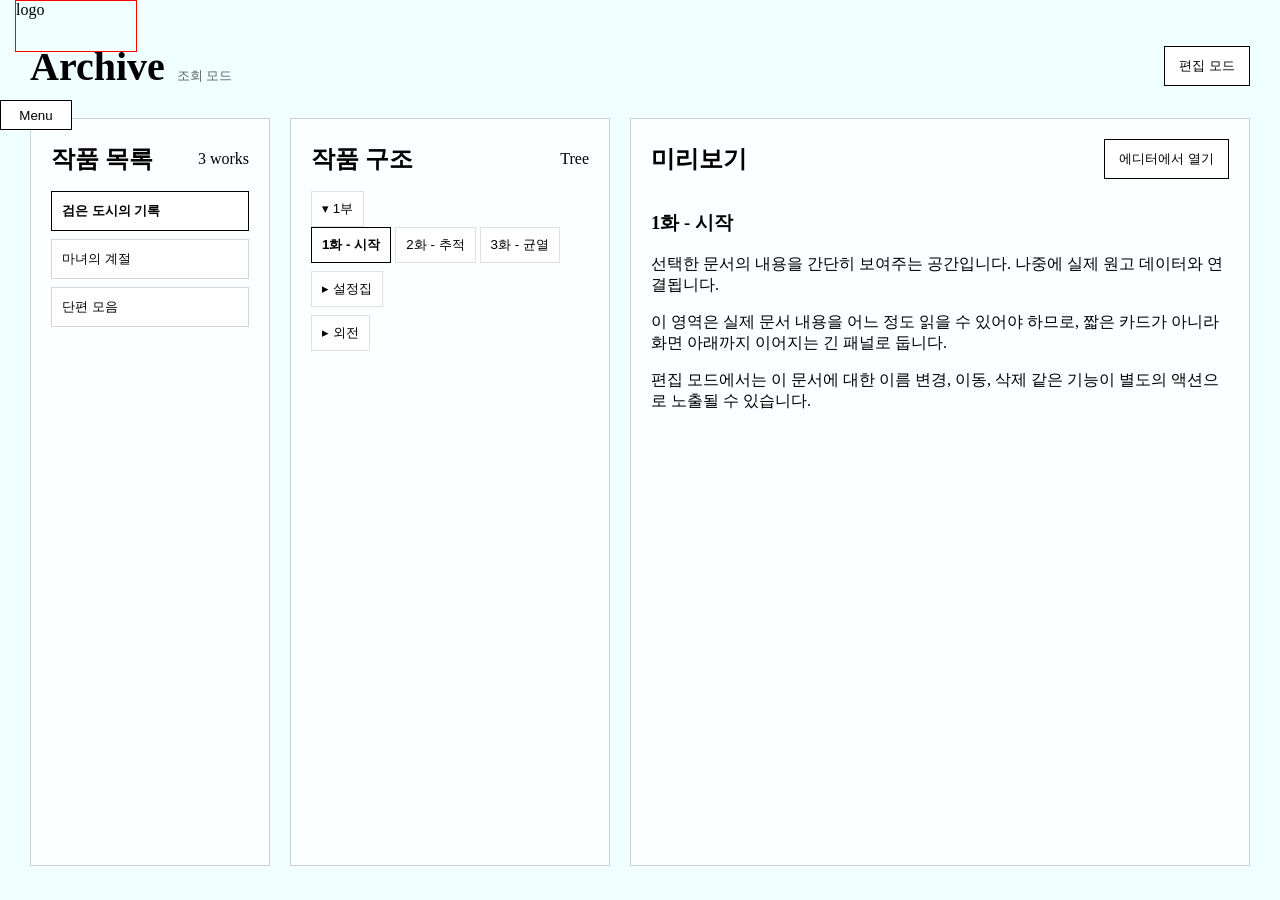
==== frontend/index.html @ bb7f6a3d "archieve 목업" ====
<!DOCTYPE html>
<html>

<head>
    <link rel="stylesheet" href="./css/common.css"/>
</head>

<body class="public-page">
<div class="app-layout sidebar-closed">
    <div class="logo">logo</div>
    
    <aside class="sidebar ">
        <div class="logo">logo</div>
        <button class="sidebar-bookmark" id="sidebarBookmark" type="button">
            Menu
        </button>
        <div class="menu_label">Menu</div>
        <menu class="sidebar-menu">
            <button type="button" class="menu-item active" data-page="archive">Archive</button>
            <button type="button" class="menu-item" data-page="classroom">Class room</button>
            <button type="button" class="menu-item" data-page="statistics">Statistics</button>
        </menu>
        <div class="menu_label">shortcut</div>
        <div class="shortcut">
            <div></div>
            <div></div>
            <div></div>
        </div> 
        <div class="profile">
            <div class="preference"></div>
            <div class="setting"></div>
        </div>
    </aside>

<!-- 메인 컨텐츠 비회원은 그냥 소개템플릿, 회원은 대쉬보드. -->
<main class="page-content" id="pageContent">
</main>

</div>
<script type="text/javascript" src="./js/main.js"></script>
</body>
</html>
---- frontend/css/common.css ----
:root {
    --logo-width: 120px;
    --logo-height: 50px;
    --sidebar-width: 150px;
    --bookmark-width: 72px;

    --page-bg: #f5f5f5;
}

body {
    margin: 0;
    min-height: 100vh;
    background: var(--page-bg);
}

.logo {
    position: absolute;
    margin-inline: 15px;
    padding-inline: auto;
    width: var(--logo-width);
    height: var(--logo-height);
    border: red 1px solid;
}


/* 사이드바는 fixed로 고정. */
.sidebar {
    position: fixed;
    top:0;
    left: 0;
    height: 100vh;
    z-index: 100;
    
    width: var(--sidebar-width);
    height: 100vh;
    box-sizing: border-box;
    transition: transform 0.28s ease;
    
    background-color: black;
    color: white;
}

.sidebar > .logo {
    position: static;
}

.menu_label {
    margin-inline: 10px;
}

.sidebar-menu {
    display: flex;
    flex-direction: column;
    gap: 8px;
    padding: 0 12px;
    margin: 16px 0;
}

.menu-item {
    width: 100%;
    padding: 10px 12px;
    border: 1px solid rgba(255, 255, 255, 0.25);
    background: transparent;
    color: white;
    text-align: left;
    cursor: pointer;
}

.menu-item.active {
    background: rgba(255, 255, 255, 0.18);
}



/* 닫힘 상태: 본체는 화면 밖으로 밀고, 탭만 남김 */
.sidebar-closed .sidebar {
  transform: translateX(calc(-1 * var(--sidebar-width)));
}

/* 열림 상태 */
.sidebar-open .sidebar {
    transform: translateX(0);
}


.sidebar-bookmark {
    position: absolute;
    top: 100px;
    right: calc(-1 * var(--bookmark-width));

    width: var(--bookmark-width);
    height: 30px;

    border: black 1px solid;
    background: white;
    cursor: pointer;

    z-index: 99;
}



.page-content {
    min-height: 100vh;
    padding: 30px;
    box-sizing: border-box;
    background-color: azure;
}




/* ---------------------------------------- */


.page-section {
    max-width: 1280px;
    margin: 0 auto;
}

.page-header {
    min-height: 120px;
    display: flex;
    align-items: center;
    justify-content: space-between;
    gap: 24px;
    margin-bottom: 24px;
}

.page-kicker {
    margin: 0 0 8px;
    font-size: 13px;
    opacity: 0.65;
}

.page-header h1 {
    margin: 0;
    font-size: 40px;
}

.page-description {
    margin: 10px 0 0;
    opacity: 0.75;
}

.panel {
    padding: 20px;
    border: 1px solid rgba(0, 0, 0, 0.18);
    background: rgba(255, 255, 255, 0.75);
    box-sizing: border-box;
}
.archive-page {
    min-height: calc(100vh - 64px);
    display: flex;
    flex-direction: column;
}

.archive-page-header {
    min-height: 72px;
    margin-bottom: 16px;
}

.archive-title-row {
    display: flex;
    align-items: baseline;
    gap: 12px;
}

.archive-title-row h1 {
    margin: 0;
    font-size: 40px;
}

.mode-label {
    font-size: 13px;
    opacity: 0.6;
}

.mode-toggle-btn {
    padding: 10px 14px;
    border: 1px solid black;
    background: white;
    color: black;
    cursor: pointer;
}

.archive-page.is-editing .mode-toggle-btn {
    background: black;
    color: white;
}

.archive-page.is-editing .mode-label {
    opacity: 1;
    font-weight: 700;
}

.archive-workspace {
    flex: 1;
    min-height: 0;

    display: grid;
    grid-template-columns: 240px 320px minmax(0, 1fr);
    gap: 20px;
}

.archive-workspace .panel {
    height: 100%;
    min-height: 0;

    display: flex;
    flex-direction: column;
}

.panel-header {
    min-height: 40px;
    margin-bottom: 12px;

    display: flex;
    align-items: center;
    justify-content: space-between;
    gap: 12px;
}

.panel-header h2 {
    margin: 0;
}

.mock-list,
.tree-box,
.preview-document {
    flex: 1;
    min-height: 0;
    overflow-y: auto;
}

.section-actions {
    min-height: 44px;
    padding-top: 12px;
    margin-top: 12px;
    border-top: 1px solid rgba(0, 0, 0, 0.15);

    display: flex;
    flex-wrap: wrap;
    gap: 8px;
}

.edit-only {
    display: none;
}

.archive-page.is-editing .edit-only {
    display: flex;
}

.editor-layout {
    display: grid;
    grid-template-columns: 220px 1fr 260px;
    gap: 20px;
    min-height: 620px;
}

.card-grid {
    display: grid;
    grid-template-columns: repeat(3, 1fr);
    gap: 20px;
}

.mock-list {
    display: flex;
    flex-direction: column;
    gap: 8px;
}

.mock-list-item {
    padding: 10px;
    border: 1px solid rgba(0, 0, 0, 0.16);
    background: white;
    text-align: left;
    cursor: pointer;
}

.mock-list-item.active {
    border-color: black;
    font-weight: 700;
}

.tree-box {
    display: flex;
    flex-direction: column;
    gap: 8px;
}

.tree-item {
    padding: 8px 10px;
    background: white;
    border: 1px solid rgba(0, 0, 0, 0.12);
}

.tree-item.child {
    margin-left: 20px;
}

.tree-item.active {
    border-color: black;
    font-weight: 700;
}

.primary-btn,
.sub-btn {
    padding: 10px 14px;
    border: 1px solid black;
    background: black;
    color: white;
    cursor: pointer;
}

.sub-btn {
    background: white;
    color: black;
}

.editor-title {
    width: 100%;
    padding: 12px;
    margin-bottom: 16px;
    box-sizing: border-box;
    border: 1px solid rgba(0, 0, 0, 0.2);
    font-size: 20px;
}

.editor-textarea {
    width: 100%;
    min-height: 500px;
    padding: 16px;
    box-sizing: border-box;
    resize: vertical;
    border: 1px solid rgba(0, 0, 0, 0.2);
    font-size: 16px;
    line-height: 1.7;
}

.stat-card strong {
    display: block;
    margin-top: 16px;
    font-size: 36px;
}

@media (max-width: 900px) {
    .archive-layout,
    .editor-layout,
    .card-grid {
        grid-template-columns: 1fr;
    }

    .page-header {
        align-items: flex-start;
        flex-direction: column;
    }
}
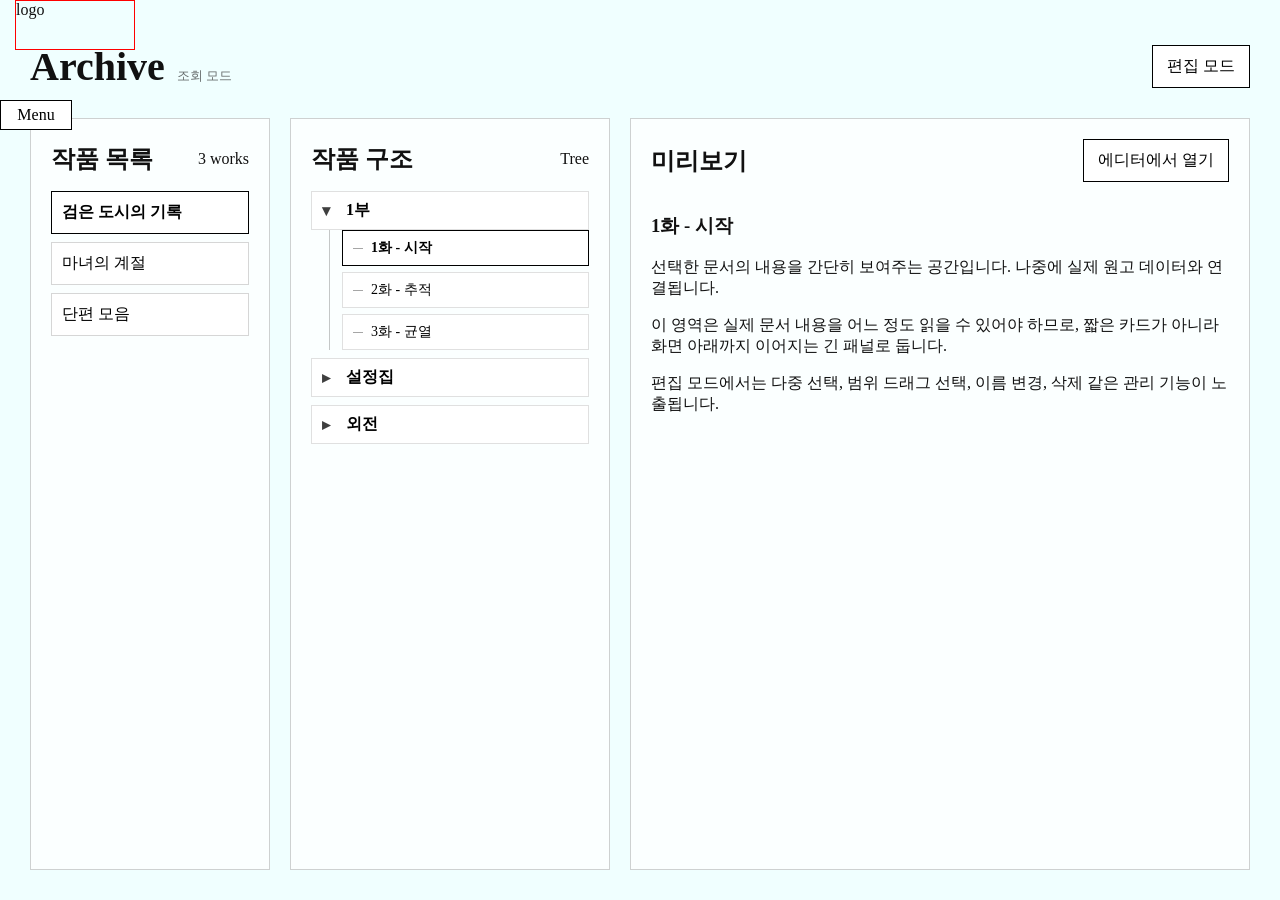
==== commit e595b26a: "archive - 프론트 레이아웃" ====
--- a/frontend/index.html
+++ b/frontend/index.html
@@ -2,7 +2,8 @@
 <html>
 
 <head>
-    <link rel="stylesheet" href="./css/common.css"/>
+    <link rel="stylesheet" href="./css/common.css" />
+    <link rel="stylesheet" href="./css/archive.css" />
 </head>
 
 <body class="public-page">
@@ -31,12 +32,14 @@
             <div class="setting"></div>
         </div>
     </aside>
+</div>
 
 <!-- 메인 컨텐츠 비회원은 그냥 소개템플릿, 회원은 대쉬보드. -->
+
 <main class="page-content" id="pageContent">
 </main>
 
-</div>
 <script type="text/javascript" src="./js/main.js"></script>
+<script type="text/javascript" src="./js/archive/archive.js"></script>
 </body>
 </html>
--- a/frontend/css/common.css
+++ b/frontend/css/common.css
@@ -5,37 +5,73 @@
     --bookmark-width: 72px;
 
     --page-bg: #f5f5f5;
+    --page-content-bg: azure;
+
+    --panel-bg: rgba(255, 255, 255, 0.75);
+    --panel-border: rgba(0, 0, 0, 0.18);
+
+    --text-main: #111;
+    --text-muted: rgba(0, 0, 0, 0.65);
+}
+
+* {
+    box-sizing: border-box;
 }
 
 body {
     margin: 0;
     min-height: 100vh;
     background: var(--page-bg);
-}
+    color: var(--text-main);
+}
+
+button {
+    font: inherit;
+}
+
+/* ==============================
+   App Layout
+============================== */
+
+.app-layout {
+    position: relative;
+}
+
+.page-content {
+    min-height: 100vh;
+    padding: 30px;
+    box-sizing: border-box;
+    background-color: var(--page-content-bg);
+}
+
+/* ==============================
+   Logo
+============================== */
 
 .logo {
     position: absolute;
     margin-inline: 15px;
-    padding-inline: auto;
     width: var(--logo-width);
     height: var(--logo-height);
     border: red 1px solid;
 }
 
-
-/* 사이드바는 fixed로 고정. */
+/* ==============================
+   Sidebar
+============================== */
+
 .sidebar {
     position: fixed;
-    top:0;
+    top: 0;
     left: 0;
-    height: 100vh;
-    z-index: 100;
-    
+
     width: var(--sidebar-width);
     height: 100vh;
     box-sizing: border-box;
+
+    z-index: 100;
     transition: transform 0.28s ease;
-    
+
     background-color: black;
     color: white;
 }
@@ -43,6 +79,35 @@
 .sidebar > .logo {
     position: static;
 }
+
+/* 닫힘 상태: 본체는 화면 밖으로 밀고, 탭만 남김 */
+.sidebar-closed .sidebar {
+    transform: translateX(calc(-1 * var(--sidebar-width)));
+}
+
+/* 열림 상태 */
+.sidebar-open .sidebar {
+    transform: translateX(0);
+}
+
+.sidebar-bookmark {
+    position: absolute;
+    top: 100px;
+    right: calc(-1 * var(--bookmark-width));
+
+    width: var(--bookmark-width);
+    height: 30px;
+
+    border: black 1px solid;
+    background: white;
+    cursor: pointer;
+
+    z-index: 99;
+}
+
+/* ==============================
+   Sidebar Menu
+============================== */
 
 .menu_label {
     margin-inline: 10px;
@@ -52,6 +117,7 @@
     display: flex;
     flex-direction: column;
     gap: 8px;
+
     padding: 0 12px;
     margin: 16px 0;
 }
@@ -59,9 +125,11 @@
 .menu-item {
     width: 100%;
     padding: 10px 12px;
+
     border: 1px solid rgba(255, 255, 255, 0.25);
     background: transparent;
     color: white;
+
     text-align: left;
     cursor: pointer;
 }
@@ -70,48 +138,9 @@
     background: rgba(255, 255, 255, 0.18);
 }
 
-
-
-/* 닫힘 상태: 본체는 화면 밖으로 밀고, 탭만 남김 */
-.sidebar-closed .sidebar {
-  transform: translateX(calc(-1 * var(--sidebar-width)));
-}
-
-/* 열림 상태 */
-.sidebar-open .sidebar {
-    transform: translateX(0);
-}
-
-
-.sidebar-bookmark {
-    position: absolute;
-    top: 100px;
-    right: calc(-1 * var(--bookmark-width));
-
-    width: var(--bookmark-width);
-    height: 30px;
-
-    border: black 1px solid;
-    background: white;
-    cursor: pointer;
-
-    z-index: 99;
-}
-
-
-
-.page-content {
-    min-height: 100vh;
-    padding: 30px;
-    box-sizing: border-box;
-    background-color: azure;
-}
-
-
-
-
-/* ---------------------------------------- */
-
+/* ==============================
+   Common Page
+============================== */
 
 .page-section {
     max-width: 1280px;
@@ -119,18 +148,12 @@
 }
 
 .page-header {
-    min-height: 120px;
+    min-height: 72px;
     display: flex;
     align-items: center;
     justify-content: space-between;
     gap: 24px;
-    margin-bottom: 24px;
-}
-
-.page-kicker {
-    margin: 0 0 8px;
-    font-size: 13px;
-    opacity: 0.65;
+    margin-bottom: 16px;
 }
 
 .page-header h1 {
@@ -140,75 +163,22 @@
 
 .page-description {
     margin: 10px 0 0;
-    opacity: 0.75;
-}
+    color: var(--text-muted);
+}
+
+.placeholder-page {
+    min-height: calc(100vh - 60px);
+}
+
+/* ==============================
+   Common Panel
+============================== */
 
 .panel {
     padding: 20px;
-    border: 1px solid rgba(0, 0, 0, 0.18);
-    background: rgba(255, 255, 255, 0.75);
-    box-sizing: border-box;
-}
-.archive-page {
-    min-height: calc(100vh - 64px);
-    display: flex;
-    flex-direction: column;
-}
-
-.archive-page-header {
-    min-height: 72px;
-    margin-bottom: 16px;
-}
-
-.archive-title-row {
-    display: flex;
-    align-items: baseline;
-    gap: 12px;
-}
-
-.archive-title-row h1 {
-    margin: 0;
-    font-size: 40px;
-}
-
-.mode-label {
-    font-size: 13px;
-    opacity: 0.6;
-}
-
-.mode-toggle-btn {
-    padding: 10px 14px;
-    border: 1px solid black;
-    background: white;
-    color: black;
-    cursor: pointer;
-}
-
-.archive-page.is-editing .mode-toggle-btn {
-    background: black;
-    color: white;
-}
-
-.archive-page.is-editing .mode-label {
-    opacity: 1;
-    font-weight: 700;
-}
-
-.archive-workspace {
-    flex: 1;
-    min-height: 0;
-
-    display: grid;
-    grid-template-columns: 240px 320px minmax(0, 1fr);
-    gap: 20px;
-}
-
-.archive-workspace .panel {
-    height: 100%;
-    min-height: 0;
-
-    display: flex;
-    flex-direction: column;
+    border: 1px solid var(--panel-border);
+    background: var(--panel-bg);
+    box-sizing: border-box;
 }
 
 .panel-header {
@@ -225,32 +195,46 @@
     margin: 0;
 }
 
-.mock-list,
-.tree-box,
-.preview-document {
-    flex: 1;
-    min-height: 0;
-    overflow-y: auto;
-}
-
-.section-actions {
-    min-height: 44px;
-    padding-top: 12px;
-    margin-top: 12px;
-    border-top: 1px solid rgba(0, 0, 0, 0.15);
-
-    display: flex;
-    flex-wrap: wrap;
-    gap: 8px;
-}
-
-.edit-only {
-    display: none;
-}
-
-.archive-page.is-editing .edit-only {
-    display: flex;
-}
+/* ==============================
+   Common Buttons
+============================== */
+
+.primary-btn,
+.sub-btn,
+.danger-btn,
+.mode-toggle-btn {
+    padding: 10px 14px;
+    cursor: pointer;
+}
+
+.primary-btn {
+    border: 1px solid black;
+    background: black;
+    color: white;
+}
+
+.sub-btn {
+    border: 1px solid black;
+    background: white;
+    color: black;
+}
+
+.danger-btn {
+    border: 1px solid #a30000;
+    background: white;
+    color: #a30000;
+}
+
+.mode-toggle-btn {
+    border: 1px solid black;
+    background: white;
+    color: black;
+}
+
+/* ==============================
+   Temporary Layouts
+   나중에 editor.css / statistics.css로 분리 예정
+============================== */
 
 .editor-layout {
     display: grid;
@@ -259,94 +243,43 @@
     min-height: 620px;
 }
 
+.editor-title {
+    width: 100%;
+    padding: 12px;
+    margin-bottom: 16px;
+    box-sizing: border-box;
+    border: 1px solid rgba(0, 0, 0, 0.2);
+    font-size: 20px;
+}
+
+.editor-textarea {
+    width: 100%;
+    min-height: 500px;
+    padding: 16px;
+    box-sizing: border-box;
+    resize: vertical;
+    border: 1px solid rgba(0, 0, 0, 0.2);
+    font-size: 16px;
+    line-height: 1.7;
+}
+
 .card-grid {
     display: grid;
     grid-template-columns: repeat(3, 1fr);
     gap: 20px;
 }
 
-.mock-list {
-    display: flex;
-    flex-direction: column;
-    gap: 8px;
-}
-
-.mock-list-item {
-    padding: 10px;
-    border: 1px solid rgba(0, 0, 0, 0.16);
-    background: white;
-    text-align: left;
-    cursor: pointer;
-}
-
-.mock-list-item.active {
-    border-color: black;
-    font-weight: 700;
-}
-
-.tree-box {
-    display: flex;
-    flex-direction: column;
-    gap: 8px;
-}
-
-.tree-item {
-    padding: 8px 10px;
-    background: white;
-    border: 1px solid rgba(0, 0, 0, 0.12);
-}
-
-.tree-item.child {
-    margin-left: 20px;
-}
-
-.tree-item.active {
-    border-color: black;
-    font-weight: 700;
-}
-
-.primary-btn,
-.sub-btn {
-    padding: 10px 14px;
-    border: 1px solid black;
-    background: black;
-    color: white;
-    cursor: pointer;
-}
-
-.sub-btn {
-    background: white;
-    color: black;
-}
-
-.editor-title {
-    width: 100%;
-    padding: 12px;
-    margin-bottom: 16px;
-    box-sizing: border-box;
-    border: 1px solid rgba(0, 0, 0, 0.2);
-    font-size: 20px;
-}
-
-.editor-textarea {
-    width: 100%;
-    min-height: 500px;
-    padding: 16px;
-    box-sizing: border-box;
-    resize: vertical;
-    border: 1px solid rgba(0, 0, 0, 0.2);
-    font-size: 16px;
-    line-height: 1.7;
-}
-
 .stat-card strong {
     display: block;
     margin-top: 16px;
     font-size: 36px;
 }
 
+/* ==============================
+   Responsive
+============================== */
+
 @media (max-width: 900px) {
-    .archive-layout,
     .editor-layout,
     .card-grid {
         grid-template-columns: 1fr;
--- a/frontend/css/archive.css
+++ b/frontend/css/archive.css
@@ -0,0 +1,286 @@
+/* ==============================
+   Archive Page
+============================== */
+
+.archive-page {
+    min-height: calc(100vh - 60px);
+    display: flex;
+    flex-direction: column;
+}
+
+.archive-page-header {
+    min-height: 72px;
+    margin-bottom: 16px;
+}
+
+.archive-title-row {
+    display: flex;
+    align-items: baseline;
+    gap: 12px;
+}
+
+.archive-title-row h1 {
+    margin: 0;
+    font-size: 40px;
+}
+
+.mode-label {
+    font-size: 13px;
+    opacity: 0.6;
+}
+
+.archive-page.is-editing .mode-toggle-btn {
+    background: black;
+    color: white;
+}
+
+.archive-page.is-editing .mode-label {
+    opacity: 1;
+    font-weight: 700;
+}
+
+/* ==============================
+   Archive Workspace
+============================== */
+
+.archive-workspace {
+    position: relative;
+
+    flex: 1;
+    min-height: 0;
+
+    display: grid;
+    grid-template-columns: 240px 320px minmax(0, 1fr);
+    gap: 20px;
+}
+
+.archive-workspace .panel {
+    height: 100%;
+    min-height: 0;
+
+    display: flex;
+    flex-direction: column;
+}
+
+/* ==============================
+   Archive Lists
+============================== */
+
+.mock-list,
+.tree-box,
+.preview-document {
+    flex: 1;
+    min-height: 0;
+    overflow-y: auto;
+}
+
+.mock-list {
+    display: flex;
+    flex-direction: column;
+    gap: 8px;
+}
+
+.mock-list-item {
+    padding: 10px;
+
+    border: 1px solid rgba(0, 0, 0, 0.16);
+    background: white;
+
+    text-align: left;
+    cursor: pointer;
+}
+
+.mock-list-item.active {
+    border-color: black;
+    font-weight: 700;
+}
+
+/* ==============================
+    Archive Edit Actions
+============================== */
+
+.section-actions {
+    min-height: 44px;
+    padding-top: 12px;
+    margin-top: 12px;
+    border-top: 1px solid rgba(0, 0, 0, 0.15);
+
+    display: flex;
+    flex-wrap: wrap;
+    gap: 8px;
+}
+
+.edit-only {
+    display: none;
+}
+
+.archive-page.is-editing .edit-only {
+    display: flex;
+}
+
+.work-actions {
+    flex-direction: column;
+    align-items: stretch;
+}
+
+.action-group {
+    display: flex;
+    flex-wrap: wrap;
+    gap: 8px;
+}
+
+.backup-actions {
+    padding-top: 10px;
+    margin-top: 2px;
+    border-top: 1px solid rgba(0, 0, 0, 0.12);
+}
+
+.preview-actions {
+    align-items: center;
+    justify-content: space-between;
+}
+
+.action-buttons {
+    display: flex;
+    flex-wrap: wrap;
+    gap: 8px;
+}
+
+.document-note {
+    margin: 0;
+    max-width: 420px;
+
+    font-size: 12px;
+    line-height: 1.5;
+    opacity: 0.65;
+
+    text-align: right;
+}
+
+/* ==============================
+    Archive Tree
+============================== */
+
+.tree-box {
+    display: flex;
+    flex-direction: column;
+    gap: 8px;
+}
+
+.tree-group {
+    display: flex;
+    flex-direction: column;
+}
+
+.tree-children {
+    margin-left: 18px;
+    padding-left: 12px;
+    border-left: 1px solid rgba(0, 0, 0, 0.22);
+
+    display: flex;
+    flex-direction: column;
+    gap: 6px;
+}
+
+.tree-item {
+    width: 100%;
+    min-height: 36px;
+    padding: 8px 10px;
+
+    border: 1px solid rgba(0, 0, 0, 0.12);
+    background: white;
+    color: black;
+
+    display: flex;
+    align-items: center;
+    gap: 8px;
+
+    text-align: left;
+    cursor: pointer;
+}
+
+.tree-parent {
+    font-weight: 700;
+}
+
+.tree-child {
+    position: relative;
+    font-size: 14px;
+}
+
+.tree-line {
+    width: 10px;
+    height: 1px;
+    background: rgba(0, 0, 0, 0.35);
+    flex-shrink: 0;
+}
+
+.tree-toggle {
+    width: 16px;
+    flex-shrink: 0;
+    opacity: 0.75;
+}
+
+.tree-item.active {
+    border-color: black;
+    font-weight: 700;
+}
+
+.archive-page.is-editing .tree-item {
+    cursor: grab;
+}
+
+/* ==============================
+    Archive Selection
+============================== */
+
+.selectable-item {
+    user-select: none;
+}
+
+.selectable-item.is-selected {
+    outline: 2px solid black;
+    background: rgba(0, 0, 0, 0.08);
+}
+
+.archive-page.is-editing .selectable-item {
+    cursor: pointer;
+}
+
+.selection-box {
+    position: absolute;
+    display: none;
+    z-index: 20;
+
+    border: 1px solid rgba(0, 0, 0, 0.75);
+    background: rgba(0, 0, 0, 0.08);
+
+    pointer-events: none;
+}
+
+.archive-page.is-editing .selection-box.is-active {
+    display: block;
+}
+
+/* ==============================
+    Responsive 
+============================== */
+
+@media (max-width: 900px) {
+    .archive-workspace {
+        grid-template-columns: 1fr;
+    }
+
+    .archive-workspace .panel {
+        min-height: 320px;
+    }
+
+    .preview-actions {
+        align-items: flex-start;
+        flex-direction: column;
+    }
+
+    .document-note {
+        text-align: left;
+    }
+}
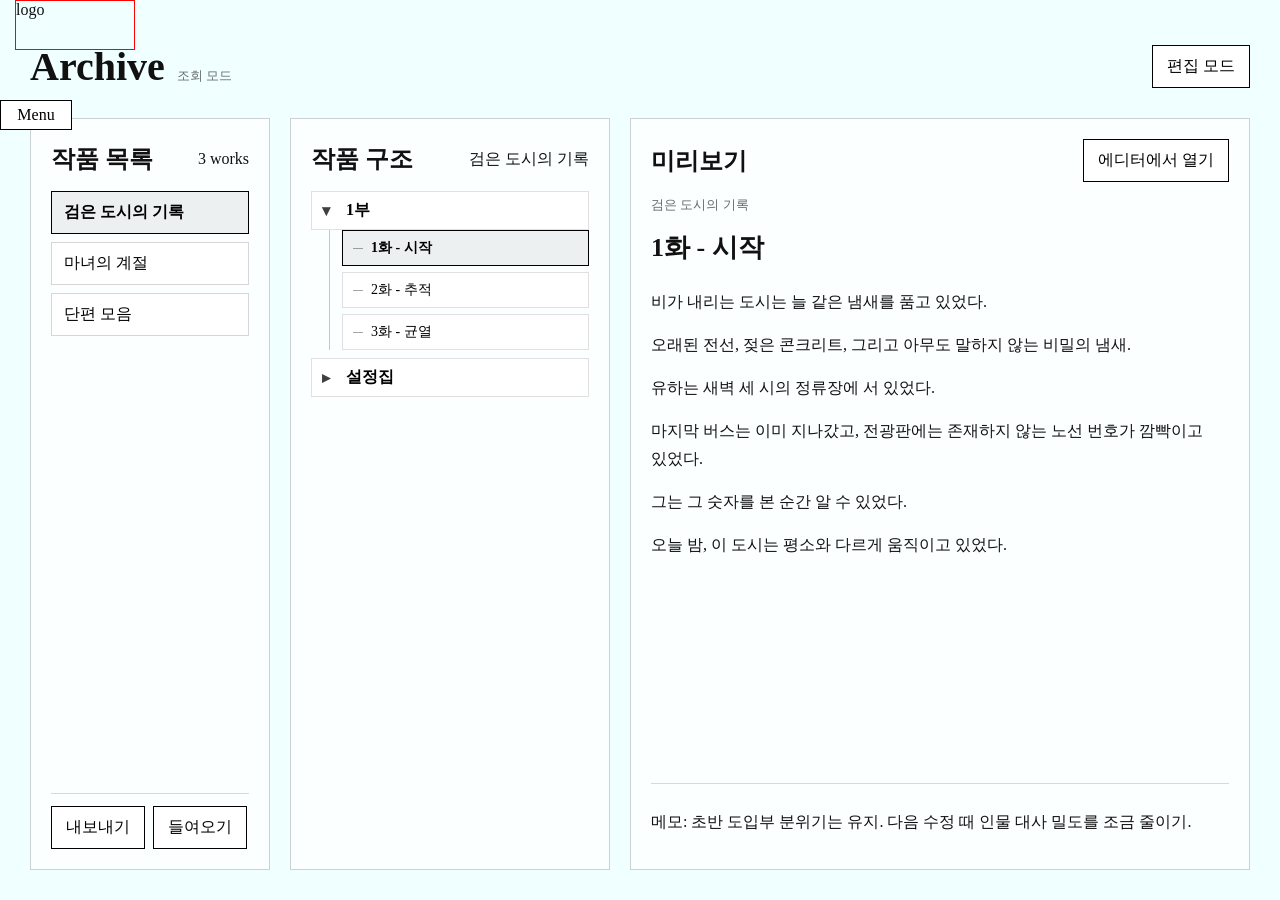
==== commit 3e9b6fc6: "archive 전체 프론트 마무리" ====
--- a/frontend/index.html
+++ b/frontend/index.html
@@ -27,11 +27,65 @@
             <div></div>
             <div></div>
         </div> 
-        <div class="profile">
-            <div class="preference"></div>
-            <div class="setting"></div>
+        <div class="sidebar-bottom">
+            <button class="preference-btn" id="preferenceToggle" type="button">
+                Preference
+            </button>
         </div>
     </aside>
+
+    <div class="preference-panel" id="preferencePanel" hidden>
+        <div class="preference-header">
+            <h2>Preference</h2>
+            <button type="button" id="preferenceCloseBtn">닫기</button>
+        </div>
+
+        <section class="preference-group">
+            <h3>테마</h3>
+
+            <div class="preference-options">
+                <button type="button" class="preference-option" data-theme-option="light">
+                    Light
+                </button>
+                <button type="button" class="preference-option" data-theme-option="dark">
+                    Dark
+                </button>
+                <button type="button" class="preference-option" data-theme-option="custom">
+                    Custom
+                </button>
+            </div>
+        </section>
+
+        <section class="preference-group" id="customBackgroundGroup">
+            <h3>사용자 배경색</h3>
+
+            <label class="color-picker-row">
+                <span>Background</span>
+                <input type="color" id="customBackgroundInput" value="#f5f5f5" />
+            </label>
+        </section>
+
+        <section class="preference-group">
+            <h3>글자 크기</h3>
+
+            <div class="preference-options">
+                <button type="button" class="preference-option" data-font-size-option="small">
+                    작게
+                </button>
+                <button type="button" class="preference-option" data-font-size-option="medium">
+                    보통
+                </button>
+                <button type="button" class="preference-option" data-font-size-option="large">
+                    크게
+                </button>
+            </div>
+        </section>
+
+        <button type="button" class="sub-btn" id="resetPreferenceBtn">
+            설정 초기화
+        </button>
+    </div>
+
 </div>
 
 <!-- 메인 컨텐츠 비회원은 그냥 소개템플릿, 회원은 대쉬보드. -->
--- a/frontend/css/common.css
+++ b/frontend/css/common.css
@@ -25,12 +25,51 @@
     color: var(--text-main);
 }
 
+body[data-theme="light"] {
+    --page-bg: #f5f5f5;
+    --page-content-bg: azure;
+    --panel-bg: rgba(255, 255, 255, 0.75);
+    --panel-border: rgba(0, 0, 0, 0.18);
+    --text-main: #111;
+    --text-muted: rgba(0, 0, 0, 0.65);
+}
+body[data-theme="dark"] {
+    --page-bg: #0b111d;
+    --page-content-bg: #000000;
+
+    --panel-bg: rgba(255, 255, 255, 0.075);
+    --panel-border: rgba(210, 225, 255, 0.18);
+
+    --text-main: #eef4ff;
+    --text-muted: rgba(238, 244, 255, 0.62);
+
+    --button-bg: rgba(255, 255, 255, 0.08);
+    --button-bg-hover: rgba(255, 255, 255, 0.14);
+    --button-border: rgba(210, 225, 255, 0.22);
+}
+body[data-theme="custom"] {
+    --page-bg: var(--custom-page-bg);
+    --page-content-bg: var(--custom-page-bg);
+}
+
+
+
+body[data-font-size="small"] {
+    font-size: 14px;
+}
+body[data-font-size="medium"] {
+    font-size: 16px;
+}
+body[data-font-size="large"] {
+    font-size: 18px;
+}
+
 button {
     font: inherit;
 }
 
 /* ==============================
-   App Layout
+    App Layout
 ============================== */
 
 .app-layout {
@@ -42,10 +81,11 @@
     padding: 30px;
     box-sizing: border-box;
     background-color: var(--page-content-bg);
-}
-
-/* ==============================
-   Logo
+    color: var(--text-main);
+}
+
+/* ==============================
+    Logo
 ============================== */
 
 .logo {
@@ -57,7 +97,7 @@
 }
 
 /* ==============================
-   Sidebar
+    Sidebar
 ============================== */
 
 .sidebar {
@@ -67,6 +107,8 @@
 
     width: var(--sidebar-width);
     height: 100vh;
+    display: flex;
+    flex-direction: column;
     box-sizing: border-box;
 
     z-index: 100;
@@ -105,8 +147,14 @@
     z-index: 99;
 }
 
-/* ==============================
-   Sidebar Menu
+.sidebar-bottom {
+    margin-top: auto;
+    padding: 12px;
+    border-top: 1px solid rgba(255, 255, 255, 0.18);
+}
+
+/* ==============================
+    Sidebar Menu
 ============================== */
 
 .menu_label {
@@ -139,7 +187,7 @@
 }
 
 /* ==============================
-   Common Page
+    Common Page
 ============================== */
 
 .page-section {
@@ -171,7 +219,7 @@
 }
 
 /* ==============================
-   Common Panel
+    Common Panel
 ============================== */
 
 .panel {
@@ -196,7 +244,7 @@
 }
 
 /* ==============================
-   Common Buttons
+    Common Buttons
 ============================== */
 
 .primary-btn,
@@ -231,6 +279,120 @@
     color: black;
 }
 
+
+/* ==============================
+    Preference 패널 CSS
+===============================*/
+
+.preference-panel {
+    position: fixed;
+    left: calc(var(--sidebar-width) + 16px);
+    bottom: 24px;
+
+    width: 320px;
+    padding: 18px;
+
+    z-index: 200;
+
+    border: 1px solid var(--panel-border);
+    background: var(--panel-bg);
+    color: var(--text-main);
+
+    box-shadow: 0 16px 40px rgba(0, 0, 0, 0.18);
+}
+
+
+.sidebar-closed .preference-panel {
+    left: calc(var(--bookmark-width) + 16px);
+}
+
+.sidebar-open .preference-panel {
+    left: calc(var(--sidebar-width) + 16px);
+}
+
+.preference-panel[hidden] {
+    display: none;
+}
+
+.preference-header {
+    display: flex;
+    align-items: center;
+    justify-content: space-between;
+    gap: 12px;
+    margin-bottom: 16px;
+}
+
+.preference-header h2 {
+    margin: 0;
+}
+
+.preference-group {
+    padding: 12px 0;
+    border-top: 1px solid var(--panel-border);
+}
+
+.preference-group h3 {
+    margin: 0 0 10px;
+    font-size: 14px;
+}
+
+.preference-options {
+    display: flex;
+    flex-wrap: wrap;
+    gap: 8px;
+}
+
+.preference-option {
+    padding: 8px 10px;
+    border: 1px solid var(--panel-border);
+    background: transparent;
+    color: var(--text-main);
+    cursor: pointer;
+}
+
+.preference-option.is-active {
+    background: var(--text-main);
+    color: var(--page-content-bg);
+}
+
+.color-picker-row {
+    display: flex;
+    align-items: center;
+    justify-content: space-between;
+    gap: 12px;
+}
+
+.color-picker-row input {
+    width: 72px;
+    height: 36px;
+    padding: 0;
+    border: 1px solid var(--panel-border);
+    background: transparent;
+}
+
+body:not([data-theme="custom"]) #customBackgroundGroup {
+    opacity: 0.45;
+    pointer-events: none;
+}
+
+
+.preference-btn {
+    width: 100%;
+    padding: 10px 12px;
+
+    border: 1px solid rgba(255, 255, 255, 0.25);
+    background: transparent;
+    color: white;
+
+    text-align: left;
+    cursor: pointer;
+}
+
+.preference-btn:hover {
+    background: rgba(255, 255, 255, 0.12);
+}
+
+
 /* ==============================
    Temporary Layouts
    나중에 editor.css / statistics.css로 분리 예정
--- a/frontend/css/archive.css
+++ b/frontend/css/archive.css
@@ -1,6 +1,7 @@
-/* ==============================
-   Archive Page
-============================== */
+/* =========================================================
+   1. Archive Page 기본 레이아웃
+   - Archive 페이지 전체 높이와 헤더 구조
+========================================================= */
 
 .archive-page {
     min-height: calc(100vh - 60px);
@@ -39,9 +40,11 @@
     font-weight: 700;
 }
 
-/* ==============================
-   Archive Workspace
-============================== */
+
+/* =========================================================
+   2. Archive Workspace
+   - 작품 목록 / 작품 구조 / 미리보기 3단 패널
+========================================================= */
 
 .archive-workspace {
     position: relative;
@@ -62,9 +65,11 @@
     flex-direction: column;
 }
 
-/* ==============================
-   Archive Lists
-============================== */
+
+/* =========================================================
+   3. 공통 스크롤 영역
+   - 작품 목록, 트리, 미리보기는 패널 안에서 스크롤 가능
+========================================================= */
 
 .mock-list,
 .tree-box,
@@ -74,35 +79,141 @@
     overflow-y: auto;
 }
 
-.mock-list {
-    display: flex;
-    flex-direction: column;
-    gap: 8px;
-}
-
-.mock-list-item {
-    padding: 10px;
+
+/* =========================================================
+   4. 작품 목록
+   - 현재 문제였던 버튼 가로 배치 방지
+   - 작품 버튼을 세로 리스트로 고정
+========================================================= */
+
+.archive-work-list .mock-list {
+    display: flex;
+    flex-direction: column;
+    align-items: stretch;
+    gap: 8px;
+
+    width: 100%;
+}
+
+.archive-work-list .mock-list-item {
+    display: block;
+    width: 100%;
+
+    padding: 10px 12px;
 
     border: 1px solid rgba(0, 0, 0, 0.16);
     background: white;
+    color: black;
 
     text-align: left;
     cursor: pointer;
 }
 
-.mock-list-item.active {
+.archive-work-list .mock-list-item:hover {
+    background: rgba(0, 0, 0, 0.04);
+}
+
+.archive-work-list .mock-list-item.active {
     border-color: black;
     font-weight: 700;
-}
-
-/* ==============================
-    Archive Edit Actions
-============================== */
+    background: rgba(0, 0, 0, 0.06);
+}
+
+
+/* =========================================================
+   5. Archive 편집 툴바
+   - 편집 모드에서만 보이는 새로 만들기 / 이름 바꾸기 / 삭제
+========================================================= */
+
+.archive-edit-toolbar {
+    position: relative;
+
+    margin-bottom: 12px;
+    padding: 10px 12px;
+
+    border: 1px solid var(--panel-border);
+    background: var(--panel-bg);
+
+    display: flex;
+    align-items: center;
+    gap: 8px;
+}
+
+.selected-count {
+    margin-left: auto;
+    font-size: 13px;
+    opacity: 0.68;
+}
+
+
+/* =========================================================
+   6. 새로 만들기 메뉴
+   - 새 작품 / 새 구성 / 새 문서 선택 메뉴
+========================================================= */
+
+.create-menu {
+    width: 180px;
+    margin: -6px 0 12px;
+    padding: 8px;
+
+    border: 1px solid var(--panel-border);
+    background: var(--panel-bg);
+
+    display: flex;
+    flex-direction: column;
+    gap: 6px;
+}
+
+.create-menu[hidden] {
+    display: none;
+}
+
+.create-menu button {
+    padding: 8px 10px;
+
+    border: 1px solid var(--panel-border);
+    background: transparent;
+    color: var(--text-main);
+
+    text-align: left;
+    cursor: pointer;
+}
+
+.create-menu button:hover {
+    background: rgba(0, 0, 0, 0.06);
+}
+
+body[data-theme="dark"] .create-menu button:hover {
+    background: rgba(255, 255, 255, 0.08);
+}
+
+
+/* =========================================================
+   7. 편집 모드 전용 표시
+   - edit-only 요소는 기본 숨김
+   - Archive가 편집 모드일 때만 표시
+========================================================= */
+
+.edit-only {
+    display: none;
+}
+
+.archive-page.is-editing .edit-only {
+    display: flex;
+}
+
+
+/* =========================================================
+   8. 백업 액션
+   - 내보내기 / 들여오기 버튼 영역
+   - 기존 새 작품/새 문서 버튼들과 분리
+========================================================= */
 
 .section-actions {
     min-height: 44px;
     padding-top: 12px;
     margin-top: 12px;
+
     border-top: 1px solid rgba(0, 0, 0, 0.15);
 
     display: flex;
@@ -110,56 +221,17 @@
     gap: 8px;
 }
 
-.edit-only {
-    display: none;
-}
-
-.archive-page.is-editing .edit-only {
-    display: flex;
-}
-
-.work-actions {
-    flex-direction: column;
-    align-items: stretch;
-}
-
-.action-group {
+.backup-actions {
     display: flex;
     flex-wrap: wrap;
     gap: 8px;
 }
 
-.backup-actions {
-    padding-top: 10px;
-    margin-top: 2px;
-    border-top: 1px solid rgba(0, 0, 0, 0.12);
-}
-
-.preview-actions {
-    align-items: center;
-    justify-content: space-between;
-}
-
-.action-buttons {
-    display: flex;
-    flex-wrap: wrap;
-    gap: 8px;
-}
-
-.document-note {
-    margin: 0;
-    max-width: 420px;
-
-    font-size: 12px;
-    line-height: 1.5;
-    opacity: 0.65;
-
-    text-align: right;
-}
-
-/* ==============================
-    Archive Tree
-============================== */
+
+/* =========================================================
+   9. 작품 구조 트리
+   - 구성 / 문서 계층 표시
+========================================================= */
 
 .tree-box {
     display: flex;
@@ -182,6 +254,10 @@
     gap: 6px;
 }
 
+.tree-children[hidden] {
+    display: none;
+}
+
 .tree-item {
     width: 100%;
     min-height: 36px;
@@ -199,6 +275,10 @@
     cursor: pointer;
 }
 
+.tree-item:hover {
+    background: rgba(0, 0, 0, 0.04);
+}
+
 .tree-parent {
     font-weight: 700;
 }
@@ -211,6 +291,7 @@
 .tree-line {
     width: 10px;
     height: 1px;
+
     background: rgba(0, 0, 0, 0.35);
     flex-shrink: 0;
 }
@@ -224,23 +305,63 @@
 .tree-item.active {
     border-color: black;
     font-weight: 700;
+    background: rgba(0, 0, 0, 0.06);
 }
 
 .archive-page.is-editing .tree-item {
     cursor: grab;
 }
 
-/* ==============================
-    Archive Selection
-============================== */
+
+/* =========================================================
+   10. 조회 모드 미리보기
+   - 오른쪽 문서 미리보기 영역
+========================================================= */
+
+.preview-document {
+    padding-right: 8px;
+    line-height: 1.7;
+}
+
+.preview-meta {
+    margin-bottom: 10px;
+    font-size: 13px;
+    opacity: 0.62;
+}
+
+.preview-document h3 {
+    margin: 0 0 18px;
+    font-size: 26px;
+}
+
+.preview-body {
+    line-height: 1.8;
+}
+
+.preview-body p {
+    margin: 0 0 14px;
+}
+
+.empty-message {
+    margin: 0;
+    opacity: 0.6;
+    line-height: 1.6;
+}
+
+
+/* =========================================================
+   11. 편집 모드 선택 표시
+   - 드래그 선택 / 클릭 선택 시 붉은색으로 강조
+========================================================= */
 
 .selectable-item {
     user-select: none;
 }
 
 .selectable-item.is-selected {
-    outline: 2px solid black;
-    background: rgba(0, 0, 0, 0.08);
+    outline: 2px solid rgba(190, 40, 40, 0.85);
+    background: rgba(255, 90, 90, 0.18);
+    box-shadow: inset 0 0 0 1px rgba(255, 120, 120, 0.55);
 }
 
 .archive-page.is-editing .selectable-item {
@@ -252,8 +373,8 @@
     display: none;
     z-index: 20;
 
-    border: 1px solid rgba(0, 0, 0, 0.75);
-    background: rgba(0, 0, 0, 0.08);
+    border: 1px solid rgba(190, 40, 40, 0.85);
+    background: rgba(255, 90, 90, 0.12);
 
     pointer-events: none;
 }
@@ -262,9 +383,43 @@
     display: block;
 }
 
-/* ==============================
-    Responsive 
-============================== */
+
+/* =========================================================
+   12. 다크 모드 보정
+   - common.css의 body[data-theme="dark"] 변수와 함께 동작
+========================================================= */
+
+body[data-theme="dark"] .archive-work-list .mock-list-item,
+body[data-theme="dark"] .tree-item {
+    border-color: var(--panel-border);
+    background: rgba(255, 255, 255, 0.06);
+    color: var(--text-main);
+}
+
+body[data-theme="dark"] .archive-work-list .mock-list-item:hover,
+body[data-theme="dark"] .tree-item:hover {
+    background: rgba(255, 255, 255, 0.1);
+}
+
+body[data-theme="dark"] .archive-work-list .mock-list-item.active,
+body[data-theme="dark"] .tree-item.active {
+    border-color: rgba(255, 255, 255, 0.8);
+    background: rgba(255, 255, 255, 0.12);
+}
+
+body[data-theme="dark"] .tree-children {
+    border-left-color: rgba(255, 255, 255, 0.22);
+}
+
+body[data-theme="dark"] .tree-line {
+    background: rgba(255, 255, 255, 0.35);
+}
+
+
+/* =========================================================
+   13. Responsive
+   - 화면이 좁으면 3단 패널을 세로로 쌓음
+========================================================= */
 
 @media (max-width: 900px) {
     .archive-workspace {
@@ -275,12 +430,13 @@
         min-height: 320px;
     }
 
-    .preview-actions {
+    .archive-edit-toolbar {
         align-items: flex-start;
-        flex-direction: column;
+        flex-wrap: wrap;
     }
 
-    .document-note {
-        text-align: left;
+    .selected-count {
+        width: 100%;
+        margin-left: 0;
     }
 }
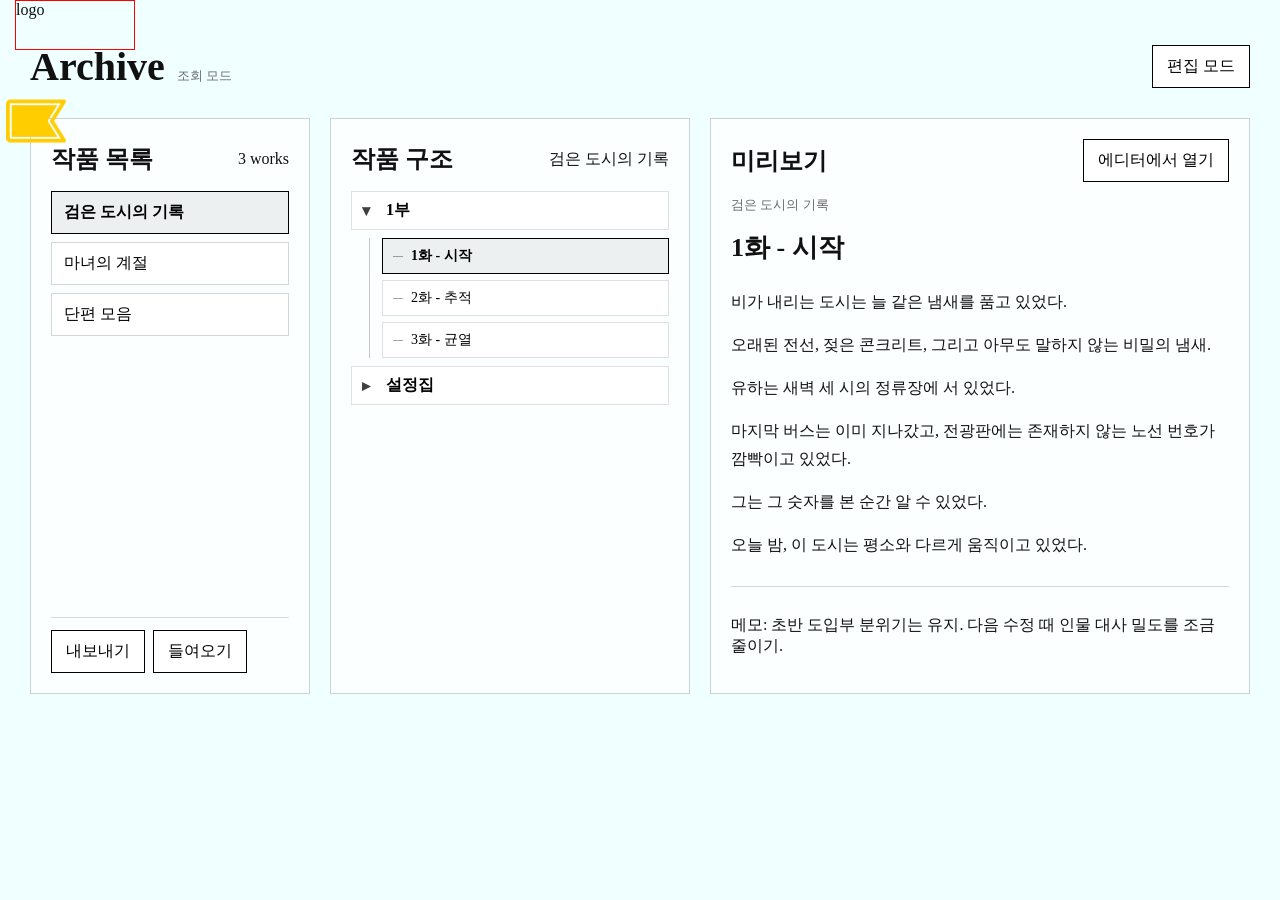
==== commit 670e09ea: "DB 세팅, 테스트, 아카이브 백엔드 api 기본 구현" ====
--- a/frontend/index.html
+++ b/frontend/index.html
@@ -12,8 +12,8 @@
     
     <aside class="sidebar ">
         <div class="logo">logo</div>
-        <button class="sidebar-bookmark" id="sidebarBookmark" type="button">
-            Menu
+        <button class="sidebar-bookmark" id="sidebarBookmark" type="button" aria-label="사이드바 열기">
+            <img src="./media/bookmark.png" alt="" />
         </button>
         <div class="menu_label">Menu</div>
         <menu class="sidebar-menu">
@@ -41,6 +41,52 @@
         </div>
 
         <section class="preference-group">
+            <h3>사이드바 색상</h3>
+
+            <div class="sidebar-preset-grid">
+                <button type="button" class="sidebar-color-preset" data-sidebar-preset="midnight">
+                    <span style="background:#050913;"></span>
+                    Midnight
+                </button>
+
+                <button type="button" class="sidebar-color-preset" data-sidebar-preset="violet">
+                    <span style="background:#34135f;"></span>
+                    Violet
+                </button>
+
+                <button type="button" class="sidebar-color-preset" data-sidebar-preset="deepBlue">
+                    <span style="background:#073b72;"></span>
+                    Deep Blue
+                </button>
+
+                <button type="button" class="sidebar-color-preset" data-sidebar-preset="emerald">
+                    <span style="background:#064e3b;"></span>
+                    Emerald
+                </button>
+
+                <button type="button" class="sidebar-color-preset" data-sidebar-preset="wine">
+                    <span style="background:#5f1238;"></span>
+                    Wine
+                </button>
+
+                <button type="button" class="sidebar-color-preset" data-sidebar-preset="slate">
+                    <span style="background:#1f2937;"></span>
+                    Slate
+                </button>
+            </div>
+
+            <div class="preference-options sidebar-extra-options">
+                <button type="button" class="preference-option" id="sidebarDefaultBtn">
+                    기본
+                </button>
+
+                <button type="button" class="preference-option" id="sidebarRandomBtn">
+                    랜덤
+                </button>
+            </div>
+            
+                
+                
             <h3>테마</h3>
 
             <div class="preference-options">
@@ -54,10 +100,17 @@
                     Custom
                 </button>
             </div>
+
+
         </section>
 
         <section class="preference-group" id="customBackgroundGroup">
             <h3>사용자 배경색</h3>
+
+            <label class="color-picker-row sidebar-color-row" id="customSidebarGroup">
+                <span>Sidebar</span>
+                <input type="color" id="customSidebarInput" value="#050913" />
+            </label>
 
             <label class="color-picker-row">
                 <span>Background</span>
--- a/frontend/css/common.css
+++ b/frontend/css/common.css
@@ -12,6 +12,10 @@
 
     --text-main: #111;
     --text-muted: rgba(0, 0, 0, 0.65);
+
+    --sidebar-bg: #000000;
+    --sidebar-text: #ffffff;
+    --sidebar-border: rgba(255, 255, 255, 0.18);
 }
 
 * {
@@ -26,18 +30,16 @@
 }
 
 body[data-theme="light"] {
-    --page-bg: #f5f5f5;
-    --page-content-bg: azure;
-    --panel-bg: rgba(255, 255, 255, 0.75);
-    --panel-border: rgba(0, 0, 0, 0.18);
-    --text-main: #111;
-    --text-muted: rgba(0, 0, 0, 0.65);
-}
+    --sidebar-bg: #000000;
+    --sidebar-text: #ffffff;
+    --sidebar-border: rgba(255, 255, 255, 0.22);
+}
+
 body[data-theme="dark"] {
     --page-bg: #0b111d;
-    --page-content-bg: #000000;
-
-    --panel-bg: rgba(255, 255, 255, 0.075);
+    --page-content-bg: #101826;
+
+    --panel-bg: rgba(22, 32, 48, 0.82);
     --panel-border: rgba(210, 225, 255, 0.18);
 
     --text-main: #eef4ff;
@@ -46,14 +48,17 @@
     --button-bg: rgba(255, 255, 255, 0.08);
     --button-bg-hover: rgba(255, 255, 255, 0.14);
     --button-border: rgba(210, 225, 255, 0.22);
-}
+
+    --sidebar-bg: #050913;
+    --sidebar-text: #eef4ff;
+    --sidebar-border: rgba(210, 225, 255, 0.2);
+}
+
 body[data-theme="custom"] {
     --page-bg: var(--custom-page-bg);
     --page-content-bg: var(--custom-page-bg);
 }
 
-
-
 body[data-font-size="small"] {
     font-size: 14px;
 }
@@ -63,6 +68,9 @@
 body[data-font-size="large"] {
     font-size: 18px;
 }
+
+
+
 
 button {
     font: inherit;
@@ -107,15 +115,20 @@
 
     width: var(--sidebar-width);
     height: 100vh;
-    display: flex;
-    flex-direction: column;
     box-sizing: border-box;
 
     z-index: 100;
     transition: transform 0.28s ease;
 
-    background-color: black;
-    color: white;
+    background-color: var(--sidebar-bg);
+    color: var(--sidebar-text);
+
+    display: flex;
+    flex-direction: column;
+}
+
+.sidebar-color-row {
+    margin-top: 12px;
 }
 
 .sidebar > .logo {
@@ -131,6 +144,7 @@
 .sidebar-open .sidebar {
     transform: translateX(0);
 }
+
 
 .sidebar-bookmark {
     position: absolute;
@@ -138,14 +152,34 @@
     right: calc(-1 * var(--bookmark-width));
 
     width: var(--bookmark-width);
-    height: 30px;
-
-    border: black 1px solid;
-    background: white;
+    height: 42px;
+
+    padding: 0;
+    border: none;
+    background: transparent;
     cursor: pointer;
 
+    display: flex;
+    align-items: center;
+    justify-content: center;
+
     z-index: 99;
 }
+
+.sidebar-bookmark img {
+    width: 60px;
+    height: auto;
+    left: 0;
+}
+
+.sidebar-bookmark:hover img {
+    transform: translateX(3px);
+}
+
+.sidebar-bookmark img {
+    transition: transform 0.18s ease, filter 0.18s ease;
+}
+
 
 .sidebar-bottom {
     margin-top: auto;
@@ -170,20 +204,62 @@
     margin: 16px 0;
 }
 
-.menu-item {
+
+.menu-item,
+.preference-btn {
     width: 100%;
     padding: 10px 12px;
 
-    border: 1px solid rgba(255, 255, 255, 0.25);
+    border: 1px solid var(--sidebar-border);
     background: transparent;
-    color: white;
+    color: var(--sidebar-text);
 
     text-align: left;
     cursor: pointer;
 }
 
-.menu-item.active {
-    background: rgba(255, 255, 255, 0.18);
+.menu-item.active,
+.preference-btn:hover {
+    background: rgba(255, 255, 255, 0.14);
+}
+
+.sidebar-preset-grid {
+    display: grid;
+    grid-template-columns: repeat(2, 1fr);
+    gap: 8px;
+}
+
+.sidebar-color-preset {
+    padding: 8px 10px;
+
+    border: 1px solid var(--panel-border);
+    background: transparent;
+    color: var(--text-main);
+
+    display: flex;
+    align-items: center;
+    gap: 8px;
+
+    cursor: pointer;
+}
+
+.sidebar-color-preset span {
+    width: 16px;
+    height: 16px;
+    border-radius: 50%;
+
+    flex-shrink: 0;
+
+    border: 1px solid rgba(255, 255, 255, 0.35);
+}
+
+.sidebar-color-preset.is-active {
+    background: var(--text-main);
+    color: var(--page-content-bg);
+}
+
+.sidebar-extra-options {
+    margin-top: 10px;
 }
 
 /* ==============================
@@ -191,7 +267,7 @@
 ============================== */
 
 .page-section {
-    max-width: 1280px;
+    width: min(100%, 1520px);
     margin: 0 auto;
 }
 
@@ -375,22 +451,6 @@
     pointer-events: none;
 }
 
-
-.preference-btn {
-    width: 100%;
-    padding: 10px 12px;
-
-    border: 1px solid rgba(255, 255, 255, 0.25);
-    background: transparent;
-    color: white;
-
-    text-align: left;
-    cursor: pointer;
-}
-
-.preference-btn:hover {
-    background: rgba(255, 255, 255, 0.12);
-}
 
 
 /* ==============================
--- a/frontend/css/archive.css
+++ b/frontend/css/archive.css
@@ -4,9 +4,7 @@
 ========================================================= */
 
 .archive-page {
-    min-height: calc(100vh - 60px);
-    display: flex;
-    flex-direction: column;
+    width: min(100%, 1680px);
 }
 
 .archive-page-header {
@@ -53,7 +51,7 @@
     min-height: 0;
 
     display: grid;
-    grid-template-columns: 240px 320px minmax(0, 1fr);
+    grid-template-columns: 280px 360px minmax(0, 1fr);
     gap: 20px;
 }
 
@@ -245,6 +243,7 @@
 }
 
 .tree-children {
+    margin-top: 8px;
     margin-left: 18px;
     padding-left: 12px;
     border-left: 1px solid rgba(0, 0, 0, 0.22);
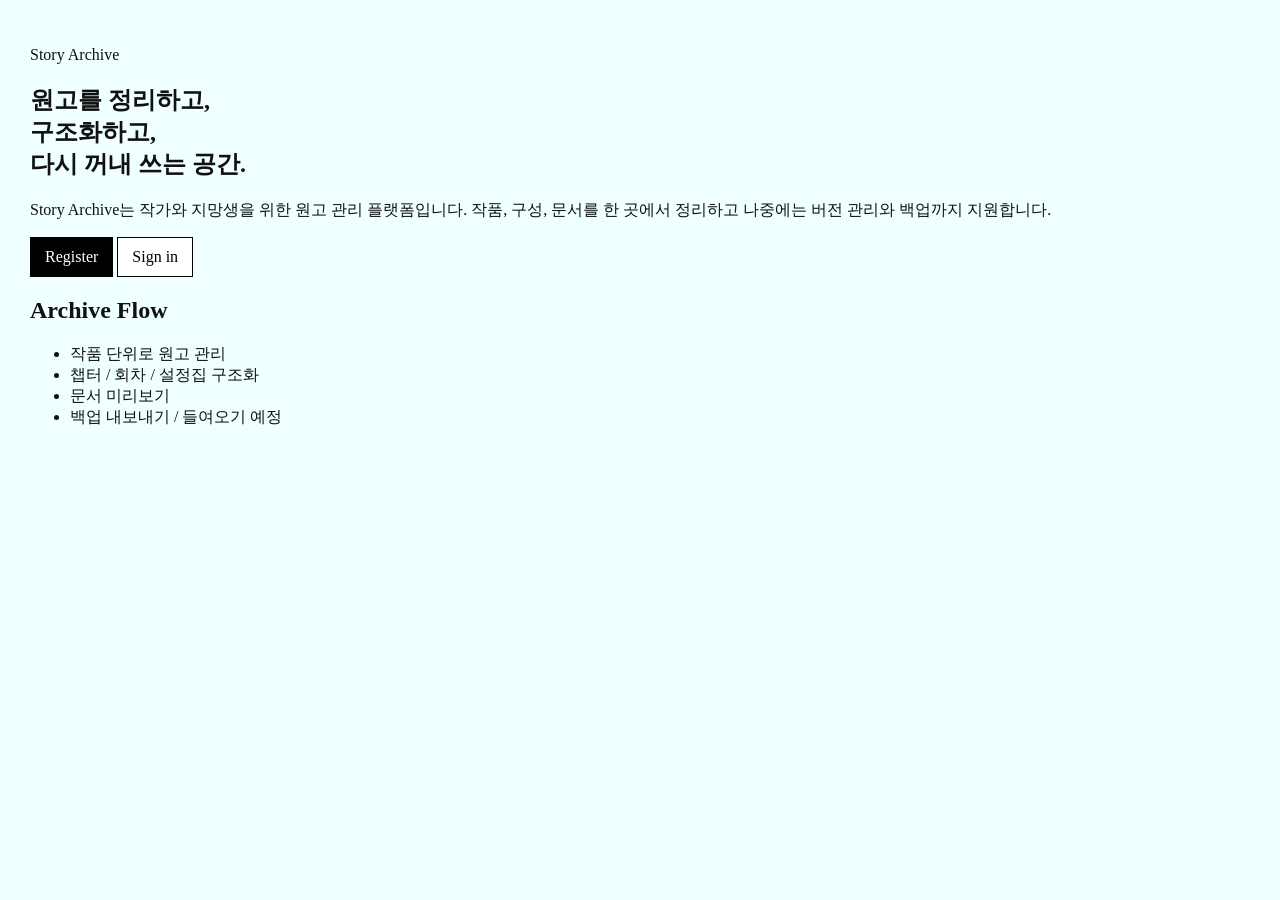
==== commit aa4b1269: "LOGIN 모듈 프론트 엔드 완료. 프로필 메뉴, 마이페이지 추가." ====
--- a/frontend/index.html
+++ b/frontend/index.html
@@ -4,14 +4,14 @@
 <head>
     <link rel="stylesheet" href="./css/common.css" />
     <link rel="stylesheet" href="./css/archive.css" />
+    <link rel="stylesheet" href="./css/auth.css" />
 </head>
 
-<body class="public-page">
+<body>
 <div class="app-layout sidebar-closed">
-    <div class="logo">logo</div>
     
     <aside class="sidebar ">
-        <div class="logo">logo</div>
+        <div class="logo"><img src="./media/logo.png" /></div>
         <button class="sidebar-bookmark" id="sidebarBookmark" type="button" aria-label="사이드바 열기">
             <img src="./media/bookmark.png" alt="" />
         </button>
@@ -28,7 +28,12 @@
             <div></div>
         </div> 
         <div class="sidebar-bottom">
-            <button class="preference-btn" id="preferenceToggle" type="button">
+            <button class="profile-button" id="profileButton" type="button" data-page="mypage">
+                <span class="profile-avatar">U</span>
+                <span class="profile-name" id="profileName">User</span>
+            </button>
+
+            <button class="sidebar-menu-btn" id="preferenceToggle" type="button">
                 Preference
             </button>
         </div>
@@ -146,7 +151,8 @@
 <main class="page-content" id="pageContent">
 </main>
 
+<script type="text/javascript" src="./js/archive/archive.js"></script>
+<script src="./js/auth.js"></script>
 <script type="text/javascript" src="./js/main.js"></script>
-<script type="text/javascript" src="./js/archive/archive.js"></script>
 </body>
 </html>
--- a/frontend/css/common.css
+++ b/frontend/css/common.css
@@ -1,7 +1,7 @@
 :root {
-    --logo-width: 120px;
-    --logo-height: 50px;
-    --sidebar-width: 150px;
+    --logo-width: 180px;
+    --logo-height: auto;
+    --sidebar-width: 200px;
     --bookmark-width: 72px;
 
     --page-bg: #f5f5f5;
@@ -70,7 +70,11 @@
 }
 
 
-
+body[data-page="home"] .app-layout,
+body[data-page="login"] .app-layout,
+body[data-page="register"] .app-layout {
+    display: none;
+}
 
 button {
     font: inherit;
@@ -97,11 +101,22 @@
 ============================== */
 
 .logo {
-    position: absolute;
-    margin-inline: 15px;
+    position: static;
     width: var(--logo-width);
     height: var(--logo-height);
-    border: red 1px solid;
+    overflow: hidden;
+
+    display: flex;
+    align-items: center;
+    justify-content: left;
+    margin: 12px auto 20px;
+}
+
+.logo img {
+    max-width: 100%;
+    max-height: 100%;
+    object-fit: contain;
+    display: block;
 }
 
 /* ==============================
@@ -131,10 +146,6 @@
     margin-top: 12px;
 }
 
-.sidebar > .logo {
-    position: static;
-}
-
 /* 닫힘 상태: 본체는 화면 밖으로 밀고, 탭만 남김 */
 .sidebar-closed .sidebar {
     transform: translateX(calc(-1 * var(--sidebar-width)));
@@ -180,13 +191,12 @@
     transition: transform 0.18s ease, filter 0.18s ease;
 }
 
-
 .sidebar-bottom {
     margin-top: auto;
-    padding: 12px;
-    border-top: 1px solid rgba(255, 255, 255, 0.18);
-}
-
+    display: flex;
+    flex-direction: column;
+    gap: 10px;
+}
 /* ==============================
     Sidebar Menu
 ============================== */
@@ -355,6 +365,59 @@
     color: black;
 }
 
+
+/* =======================
+    유저 profile
+========================*/
+
+
+
+.profile-button {
+    width: 100%;
+    padding: 10px 12px;
+
+    border: 1px solid var(--sidebar-border);
+    background: rgba(255, 255, 255, 0.06);
+    color: var(--sidebar-text);
+
+    display: flex;
+    align-items: center;
+    gap: 10px;
+
+    cursor: pointer;
+    font: inherit;
+    text-align: left;
+}
+
+.profile-button:hover {
+    background: rgba(255, 255, 255, 0.12);
+}
+
+.profile-avatar {
+    width: 28px;
+    height: 28px;
+    border-radius: 50%;
+
+    display: inline-flex;
+    align-items: center;
+    justify-content: center;
+
+    background: rgba(255, 255, 255, 0.18);
+    color: var(--sidebar-text);
+
+    font-size: 13px;
+    font-weight: 700;
+    flex-shrink: 0;
+}
+
+.profile-name {
+    min-width: 0;
+    overflow: hidden;
+    text-overflow: ellipsis;
+    white-space: nowrap;
+
+    font-size: 14px;
+}
 
 /* ==============================
     Preference 패널 CSS
--- a/frontend/css/auth.css
+++ b/frontend/css/auth.css
@@ -0,0 +1,128 @@
+/* =========================================================
+    Auth Page
+========================================================= */
+
+.auth-page {
+    min-height: calc(100vh - 60px);
+
+    display: flex;
+    align-items: center;
+    justify-content: center;
+}
+
+.auth-card {
+    width: min(100%, 420px);
+    padding: 32px;
+
+    border: 1px solid var(--panel-border);
+    background: var(--panel-bg);
+    color: var(--text-main);
+
+    box-shadow: 0 18px 48px rgba(0, 0, 0, 0.12);
+}
+
+.auth-header {
+    margin-bottom: 28px;
+}
+
+.auth-header h1 {
+    margin: 0;
+    font-size: 40px;
+}
+
+.auth-header p {
+    margin: 10px 0 0;
+    color: var(--text-muted);
+}
+
+.auth-form {
+    display: flex;
+    flex-direction: column;
+    gap: 16px;
+}
+
+.auth-field {
+    display: flex;
+    flex-direction: column;
+    gap: 8px;
+}
+
+.auth-field span {
+    font-size: 13px;
+    color: var(--text-muted);
+}
+
+.auth-field input {
+    width: 100%;
+    padding: 12px 14px;
+
+    border: 1px solid var(--panel-border);
+    background: rgba(255, 255, 255, 0.8);
+    color: #111;
+
+    font: inherit;
+}
+
+.auth-field input:focus {
+    outline: 2px solid rgba(120, 160, 255, 0.35);
+    border-color: rgba(120, 160, 255, 0.75);
+}
+
+.auth-submit {
+    width: 100%;
+    margin-top: 8px;
+}
+
+.auth-links {
+    margin-top: 18px;
+
+    display: flex;
+    justify-content: space-between;
+    gap: 12px;
+}
+
+.auth-links button {
+    padding: 0;
+    border: none;
+    background: transparent;
+    color: var(--text-muted);
+    cursor: pointer;
+}
+
+.auth-links button:hover {
+    color: var(--text-main);
+    text-decoration: underline;
+}
+
+.auth-message {
+    min-height: 20px;
+    margin: 18px 0 0;
+
+    font-size: 14px;
+    color: var(--text-muted);
+}
+
+.auth-message.is-error {
+    color: #d14b4b;
+}
+
+.auth-message.is-success {
+    color: #2f9e67;
+}
+
+/* =========================================================
+   Dark Mode
+========================================================= */
+
+body[data-theme="dark"] .auth-card {
+    background: rgba(22, 32, 48, 0.82);
+}
+
+body[data-theme="dark"] .auth-field input {
+    background: rgba(255, 255, 255, 0.08);
+    color: var(--text-main);
+}
+
+body[data-theme="dark"] .auth-field input::placeholder {
+    color: rgba(238, 244, 255, 0.45);
+}
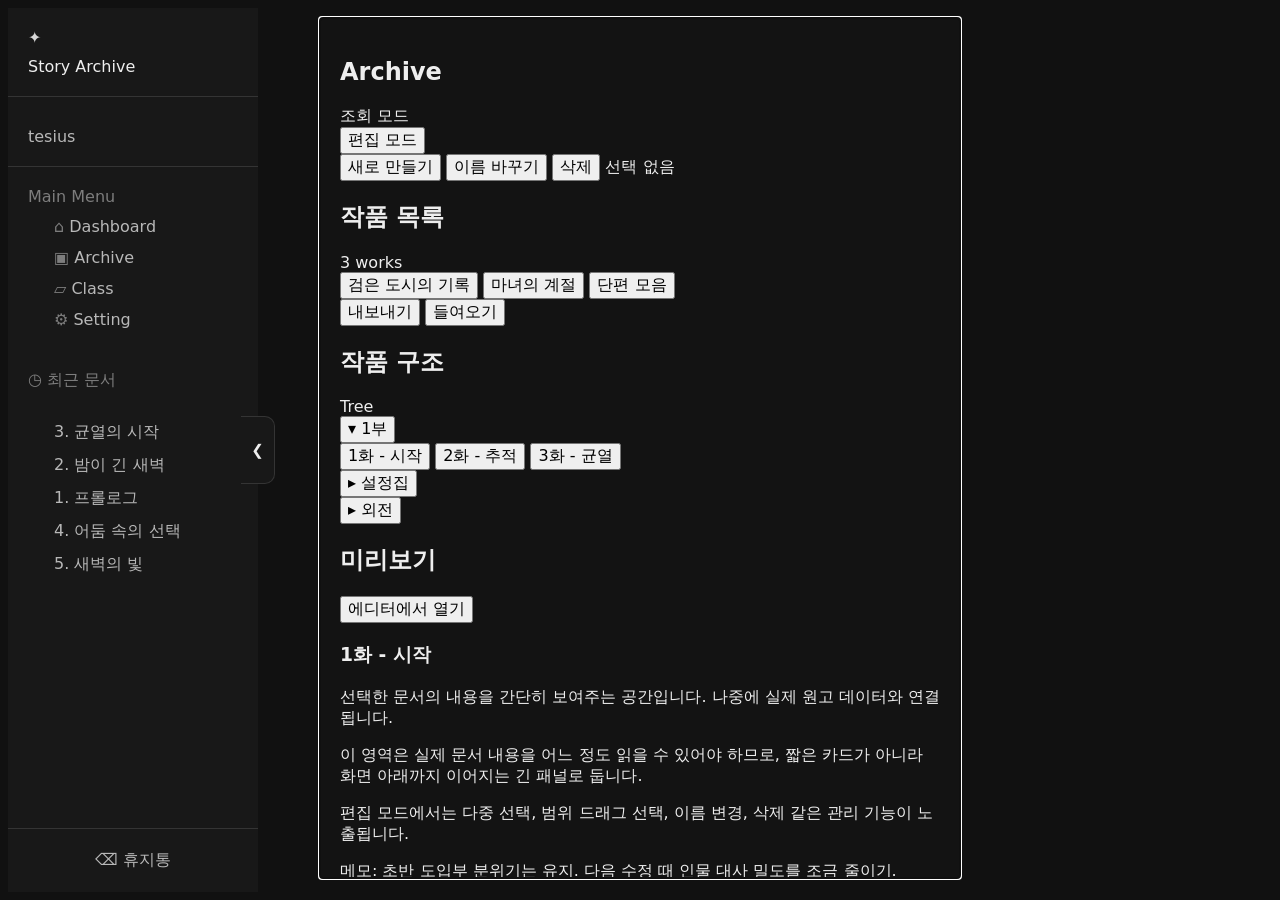
==== commit fe93734a: "프론트 ui 재구축" ====
--- a/frontend/index.html
+++ b/frontend/index.html
@@ -1,158 +1,133 @@
 <!DOCTYPE html>
-<html>
+<html lang="ko">
+<head>
+    <meta charset="UTF-8" />
+    <meta name="viewport" content="width=device-width, initial-scale=1.0" />
+    <title>Story Archive</title>
 
-<head>
+    <!-- 공통 UI / 테마 / 사이드바 스타일 -->
     <link rel="stylesheet" href="./css/common.css" />
-    <link rel="stylesheet" href="./css/archive.css" />
-    <link rel="stylesheet" href="./css/auth.css" />
 </head>
+<body class="">
+    <!--
+        app-shell
+        - index.html은 전체 앱의 고정 프레임 역할만 한다.
+        - 실제 페이지 내용은 main.js가 #page-view 안으로 불러온다.
+    -->
+    <div class="app-shell ">
+        <aside class="main-sidebar ">
 
-<body>
-<div class="app-layout sidebar-closed">
-    
-    <aside class="sidebar ">
-        <div class="logo"><img src="./media/logo.png" /></div>
-        <button class="sidebar-bookmark" id="sidebarBookmark" type="button" aria-label="사이드바 열기">
-            <img src="./media/bookmark.png" alt="" />
-        </button>
-        <div class="menu_label">Menu</div>
-        <menu class="sidebar-menu">
-            <button type="button" class="menu-item active" data-page="archive">Archive</button>
-            <button type="button" class="menu-item" data-page="classroom">Class room</button>
-            <button type="button" class="menu-item" data-page="statistics">Statistics</button>
-        </menu>
-        <div class="menu_label">shortcut</div>
-        <div class="shortcut">
-            <div></div>
-            <div></div>
-            <div></div>
-        </div> 
-        <div class="sidebar-bottom">
-            <button class="profile-button" id="profileButton" type="button" data-page="mypage">
-                <span class="profile-avatar">U</span>
-                <span class="profile-name" id="profileName">User</span>
-            </button>
+            <div class="sidebar-component sidebar-brand">
+                <div class="sidebar-brand__mark" aria-hidden="true">✦</div>
+                <div class="sidebar-brand__text">Story Archive</div>
+            </div>
+            
+            <div class="sidebar-component user-profile">
+                <div id="user-img"></div>
+                <div id="user-nickname">tesius</div>
+            </div>
 
-            <button class="sidebar-menu-btn" id="preferenceToggle" type="button">
-                Preference
-            </button>
-        </div>
-    </aside>
 
-    <div class="preference-panel" id="preferencePanel" hidden>
-        <div class="preference-header">
-            <h2>Preference</h2>
-            <button type="button" id="preferenceCloseBtn">닫기</button>
-        </div>
+            <div class="sidebar-component navigation">
+                <label >Main Menu</label>
 
-        <section class="preference-group">
-            <h3>사이드바 색상</h3>
-
-            <div class="sidebar-preset-grid">
-                <button type="button" class="sidebar-color-preset" data-sidebar-preset="midnight">
-                    <span style="background:#050913;"></span>
-                    Midnight
+                <button class="main-nav__item" type="button" data-page="dashboard">
+                <span class="main-nav__icon" aria-hidden="true">⌂</span>
+                <span>Dashboard</span>
                 </button>
 
-                <button type="button" class="sidebar-color-preset" data-sidebar-preset="violet">
-                    <span style="background:#34135f;"></span>
-                    Violet
+                <button class="main-nav__item is-active" type="button" data-page="archive">
+                <span class="main-nav__icon" aria-hidden="true">▣</span>
+                <span>Archive</span>
                 </button>
 
-                <button type="button" class="sidebar-color-preset" data-sidebar-preset="deepBlue">
-                    <span style="background:#073b72;"></span>
-                    Deep Blue
+                <button class="main-nav__item" type="button" data-page="classroom">
+                <span class="main-nav__icon" aria-hidden="true">▱</span>
+                <span>Class</span>
                 </button>
 
-                <button type="button" class="sidebar-color-preset" data-sidebar-preset="emerald">
-                    <span style="background:#064e3b;"></span>
-                    Emerald
+                <button class="main-nav__item" type="button" data-page="classroom">
+                <span class="main-nav__icon" aria-hidden="true">⚙</span>
+                <span>Setting</span>
                 </button>
+            
+            </div>
 
-                <button type="button" class="sidebar-color-preset" data-sidebar-preset="wine">
-                    <span style="background:#5f1238;"></span>
-                    Wine
-                </button>
 
-                <button type="button" class="sidebar-color-preset" data-sidebar-preset="slate">
-                    <span style="background:#1f2937;"></span>
-                    Slate
+            <div class="sidebar-component recent">
+                <label>◷ 최근 문서</label>             
+
+                <ul class="recent-doc-list">
+                    <li>
+                        <button type="button" class="main-nav__item is-active" data-page="editor">
+                        <span class="recent-doc__dot" aria-hidden="true"></span>
+                        <span>3. 균열의 시작</span>
+                        </button>
+                    </li>
+                    <li>
+                        <button type="button" class="main-nav__item" data-page="editor">
+                        <span class="recent-doc__dot" aria-hidden="true"></span>
+                        <span>2. 밤이 긴 새벽</span>
+                        </button>
+                    </li>
+                    <li>
+                        <button type="button" class="main-nav__item" data-page="editor">
+                        <span class="recent-doc__dot" aria-hidden="true"></span>
+                        <span>1. 프롤로그</span>
+                        </button>
+                    </li>
+                    <li>
+                        <button type="button" class="main-nav__item" data-page="editor">
+                        <span class="recent-doc__dot" aria-hidden="true"></span>
+                        <span>4. 어둠 속의 선택</span>
+                        </button>
+                    </li>
+                    <li>
+                        <button type="button" class="main-nav__item" data-page="editor">
+                        <span class="recent-doc__dot" aria-hidden="true"></span>
+                        <span>5. 새벽의 빛</span>
+                        </button>
+                    </li>
+                    </ul>
+            </div>
+
+
+            <div class="sidebar-component sidebar-bottom">
+                <button class="shortcut-nav__item" type="button" data-page="trash">
+                    <span aria-hidden="true">⌫</span>
+                    <span>휴지통</span>
+                </button>   
+            </div>
+
+            <div class="sidebar-component fold">
+                <button
+                type="button"
+                class="sidebar-collapse-toggle"
+                id="sidebarCollapseToggle"
+                aria-label="사이드바 접기"
+                aria-expanded="true">❮
                 </button>
             </div>
 
-            <div class="preference-options sidebar-extra-options">
-                <button type="button" class="preference-option" id="sidebarDefaultBtn">
-                    기본
-                </button>
+        </aside>
 
-                <button type="button" class="preference-option" id="sidebarRandomBtn">
-                    랜덤
-                </button>
-            </div>
-            
-                
-                
-            <h3>테마</h3>
+        <!-- 메인 영역 -->
+        <main class="page-content" id="page-content" tabindex="-1">
+            <!--
+                main.js가 ./pages/archive.html 등을 fetch해서 이 안에 삽입한다.
+                파일이 없을 때도 화면이 비지 않도록 기본 placeholder를 둔다.
+            -->
+            <section class="empty-page-state">
+                <h1>Story Archive</h1>
+                <p>왼쪽 메뉴에서 페이지를 선택하세요.</p>
+            </section>
+        </main>
+        
 
-            <div class="preference-options">
-                <button type="button" class="preference-option" data-theme-option="light">
-                    Light
-                </button>
-                <button type="button" class="preference-option" data-theme-option="dark">
-                    Dark
-                </button>
-                <button type="button" class="preference-option" data-theme-option="custom">
-                    Custom
-                </button>
-            </div>
-
-
-        </section>
-
-        <section class="preference-group" id="customBackgroundGroup">
-            <h3>사용자 배경색</h3>
-
-            <label class="color-picker-row sidebar-color-row" id="customSidebarGroup">
-                <span>Sidebar</span>
-                <input type="color" id="customSidebarInput" value="#050913" />
-            </label>
-
-            <label class="color-picker-row">
-                <span>Background</span>
-                <input type="color" id="customBackgroundInput" value="#f5f5f5" />
-            </label>
-        </section>
-
-        <section class="preference-group">
-            <h3>글자 크기</h3>
-
-            <div class="preference-options">
-                <button type="button" class="preference-option" data-font-size-option="small">
-                    작게
-                </button>
-                <button type="button" class="preference-option" data-font-size-option="medium">
-                    보통
-                </button>
-                <button type="button" class="preference-option" data-font-size-option="large">
-                    크게
-                </button>
-            </div>
-        </section>
-
-        <button type="button" class="sub-btn" id="resetPreferenceBtn">
-            설정 초기화
-        </button>
+        <aside id="sub-sidebar">
+        </aside>
     </div>
-
-</div>
-
-<!-- 메인 컨텐츠 비회원은 그냥 소개템플릿, 회원은 대쉬보드. -->
-
-<main class="page-content" id="pageContent">
-</main>
-
-<script type="text/javascript" src="./js/archive/archive.js"></script>
-<script src="./js/auth.js"></script>
-<script type="text/javascript" src="./js/main.js"></script>
+<!-- 공통 동작: 페이지 로딩, 테마 선택, 글자 크기 설정 -->
+<script src="./js/main.js"></script>
 </body>
 </html>
--- a/frontend/css/common.css
+++ b/frontend/css/common.css
@@ -1,577 +1,697 @@
+/* =========================================================
+   Story Archive Common CSS
+   ---------------------------------------------------------
+   역할
+   1. 브라우저 기본 스타일 초기화
+   2. Story Archive 공통 앱 레이아웃 관리
+   3. 왼쪽 메인 사이드바 관리
+   4. 페이지 콘텐츠 영역 관리
+   5. 6개 테마 프리셋 관리
+   6. 사용자 글자 크기 배율 관리
+
+   제거된 기능
+   - 사용자의 직접 사이드바 색상 선택
+   - 사용자의 직접 배경색 선택
+
+   유지된 기능
+   - 테마 프리셋 선택
+   - 사용자 글자 크기 선택
+   ========================================================= */
+
+
+/* =========================================================
+   1. 공통 크기 및 레이아웃 변수
+   ========================================================= */
+
 :root {
-    --logo-width: 180px;
-    --logo-height: auto;
-    --sidebar-width: 200px;
-    --bookmark-width: 72px;
-
-    --page-bg: #f5f5f5;
-    --page-content-bg: azure;
-
-    --panel-bg: rgba(255, 255, 255, 0.75);
-    --panel-border: rgba(0, 0, 0, 0.18);
-
-    --text-main: #111;
-    --text-muted: rgba(0, 0, 0, 0.65);
-
-    --sidebar-bg: #000000;
-    --sidebar-text: #ffffff;
-    --sidebar-border: rgba(255, 255, 255, 0.18);
-}
-
+  /* 왼쪽 메인 사이드바의 기본 너비 */
+  --sidebar-width: 250px;
+
+  /* JS 또는 다른 CSS에서 사용할 수 있는 메뉴 상태값 */
+  --main-nav__item: 0;
+
+  --sidebar-handle-width: 36px;
+}
+
+
+/* =========================================================
+   2. 기본 리셋
+   ========================================================= */
+
+/*
+  모든 요소의 width와 height 안에
+  padding과 border가 포함되도록 설정한다.
+*/
 * {
-    box-sizing: border-box;
-}
-
+  box-sizing: border-box;
+}
+
+
+/*
+  브라우저가 body에 기본으로 넣는 여백을 제거한다.
+*/
 body {
-    margin: 0;
-    min-height: 100vh;
-    background: var(--page-bg);
-    color: var(--text-main);
-}
-
-body[data-theme="light"] {
-    --sidebar-bg: #000000;
-    --sidebar-text: #ffffff;
-    --sidebar-border: rgba(255, 255, 255, 0.22);
-}
-
-body[data-theme="dark"] {
-    --page-bg: #0b111d;
-    --page-content-bg: #101826;
-
-    --panel-bg: rgba(22, 32, 48, 0.82);
-    --panel-border: rgba(210, 225, 255, 0.18);
-
-    --text-main: #eef4ff;
-    --text-muted: rgba(238, 244, 255, 0.62);
-
-    --button-bg: rgba(255, 255, 255, 0.08);
-    --button-bg-hover: rgba(255, 255, 255, 0.14);
-    --button-border: rgba(210, 225, 255, 0.22);
-
-    --sidebar-bg: #050913;
-    --sidebar-text: #eef4ff;
-    --sidebar-border: rgba(210, 225, 255, 0.2);
-}
-
-body[data-theme="custom"] {
-    --page-bg: var(--custom-page-bg);
-    --page-content-bg: var(--custom-page-bg);
-}
-
-body[data-font-size="small"] {
-    font-size: 14px;
-}
-body[data-font-size="medium"] {
-    font-size: 16px;
-}
-body[data-font-size="large"] {
-    font-size: 18px;
-}
-
-
-body[data-page="home"] .app-layout,
-body[data-page="login"] .app-layout,
-body[data-page="register"] .app-layout {
-    display: none;
-}
-
+  margin: 0;
+}
+
+
+/*
+  버튼과 입력 요소가 body의 글꼴 설정을 그대로 사용한다.
+*/
+button,
+input,
+select,
+textarea {
+  font: inherit;
+}
+
+
+/*
+  모든 버튼에 손가락 모양 커서를 적용한다.
+*/
 button {
-    font: inherit;
-}
-
-/* ==============================
-    App Layout
-============================== */
-
-.app-layout {
-    position: relative;
-}
+  cursor: pointer;
+}
+
+
+/* =========================================================
+   3. Body 공통 설정
+   ========================================================= */
+
+body {
+  font-family:
+    "Pretendard",
+    "Noto Sans KR",
+    system-ui,
+    -apple-system,
+    BlinkMacSystemFont,
+    sans-serif;
+
+  /*
+    현재 body에 적용된 테마 변수로
+    배경색과 기본 글자색을 설정한다.
+  */
+  background: var(--app-bg);
+  color: var(--text-main);
+
+  /*
+    브라우저 전체 스크롤을 막고,
+    필요한 영역 내부에서 별도로 스크롤하도록 한다.
+  */
+  overflow: hidden;
+
+  /*
+    사용자 글자 크기 배율.
+    main.js에서 이 값을 변경할 수 있다.
+
+    1    = 100%
+    1.1  = 110%
+    1.2  = 120%
+  */
+  --user-font-scale: 1;
+}
+
+
+/* =========================================================
+   4. 테마 공통 기본값
+   ---------------------------------------------------------
+   body에 별도의 테마 클래스가 없을 때
+   아이보리 라이트가 기본으로 사용된다.
+   ========================================================= */
+
+body {
+  /* 앱 전체 바깥 배경 */
+  --app-bg: #f4efe7;
+
+  /* 왼쪽 사이드바 배경 */
+  --sidebar-bg: #fffaf3;
+
+  /* 중앙 페이지 배경 */
+  --page-bg: #f8f4ed;
+
+  /* 카드 및 오른쪽 패널 배경 */
+  --panel-bg: #ffffff;
+
+  /* 테두리 */
+  --border-color: rgba(70, 54, 34, 0.14);
+
+  /* 텍스트 */
+  --text-main: #27231f;
+  --text-sub: #5f574f;
+  --text-muted: #8a8075;
+
+  /* 아이콘, 점, 강조 요소 */
+  --theme-accent: #3b8eea;
+
+  /* 메뉴 호버 배경 */
+  --menu-hover-bg: rgba(59, 142, 234, 0.1);
+
+  /* 메뉴 호버 글자색 */
+  --menu-hover-text: #27231f;
+}
+
+
+/* =========================================================
+   5. 테마 프리셋
+   ---------------------------------------------------------
+   body 클래스 예시:
+
+   <body class="theme-forest">
+   ========================================================= */
+
+
+/* ---------------------------------------------------------
+   5-1. 모노 다크
+   --------------------------------------------------------- */
+
+body.theme-mono-dark {
+  --app-bg: #111111;
+  --sidebar-bg: #181818;
+  --page-bg: #131313;
+  --panel-bg: #202020;
+
+  --border-color: rgba(255, 255, 255, 0.12);
+
+  --text-main: #eeeeee;
+  --text-sub: #b8b8b8;
+  --text-muted: #7d7d7d;
+
+  --theme-accent: #d6d6d6;
+
+  --menu-hover-bg: rgba(255, 255, 255, 0.08);
+  --menu-hover-text: #ffffff;
+}
+
+
+/* ---------------------------------------------------------
+   5-2. 아이보리 라이트
+   --------------------------------------------------------- */
+
+body.theme-ivory-light {
+  --app-bg: #f4efe7;
+  --sidebar-bg: #fffaf3;
+  --page-bg: #f8f4ed;
+  --panel-bg: #ffffff;
+
+  --border-color: rgba(70, 54, 34, 0.14);
+
+  --text-main: #27231f;
+  --text-sub: #5f574f;
+  --text-muted: #8a8075;
+
+  --theme-accent: #3b8eea;
+
+  --menu-hover-bg: rgba(59, 142, 234, 0.1);
+  --menu-hover-text: #27231f;
+}
+
+
+/* ---------------------------------------------------------
+   5-3. 포레스트
+   --------------------------------------------------------- */
+
+body.theme-forest {
+  --app-bg: #3f563d;
+  --sidebar-bg: #778873;
+  --page-bg: #50604c;
+  --panel-bg: #657360;
+
+  --border-color: rgba(253, 246, 237, 0.2);
+
+  --text-main: #fdf6ed;
+  --text-sub: rgba(253, 246, 237, 0.78);
+  --text-muted: rgba(253, 246, 237, 0.52);
+
+  --theme-accent: #dccfc0;
+
+  --menu-hover-bg: rgba(220, 207, 192, 0.2);
+  --menu-hover-text: #ffffff;
+}
+
+
+/* ---------------------------------------------------------
+   5-4. 선셋
+   --------------------------------------------------------- */
+
+body.theme-sunset {
+  --app-bg:
+    linear-gradient(
+      180deg,
+      #2f2578 0%,
+      #443199 42%,
+      #792ca2 72%,
+      #c13383 100%
+    );
+
+  --sidebar-bg:
+    linear-gradient(
+      180deg,
+      #2f2578 0%,
+      #443199 46%,
+      #792ca2 100%
+    );
+
+  --page-bg: rgba(47, 37, 120, 0.62);
+  --panel-bg: rgba(68, 49, 153, 0.72);
+
+  --border-color: rgba(255, 246, 240, 0.2);
+
+  --text-main: #fff6f0;
+  --text-sub: rgba(255, 246, 240, 0.78);
+  --text-muted: rgba(255, 246, 240, 0.52);
+
+  --theme-accent: #e05454;
+
+  --menu-hover-bg: rgba(255, 246, 240, 0.12);
+  --menu-hover-text: #ffffff;
+}
+
+
+/* ---------------------------------------------------------
+   5-5. 오션
+   --------------------------------------------------------- */
+
+body.theme-ocean {
+  --app-bg:
+    linear-gradient(
+      180deg,
+      #b4e1eb 0%,
+      #95bdd7 54%,
+      #78a4cb 100%
+    );
+
+  --sidebar-bg: rgba(239, 250, 252, 0.68);
+  --page-bg: rgba(229, 246, 250, 0.56);
+  --panel-bg: rgba(255, 255, 255, 0.5);
+
+  --border-color: rgba(255, 255, 255, 0.48);
+
+  --text-main: #173241;
+  --text-sub: #34586a;
+  --text-muted: #668697;
+
+  --theme-accent: #4f86b0;
+
+  --menu-hover-bg: rgba(255, 255, 255, 0.28);
+  --menu-hover-text: #173241;
+}
+
+
+/* ---------------------------------------------------------
+   5-6. 라벤더
+   --------------------------------------------------------- */
+
+body.theme-lavender {
+  --app-bg:
+    linear-gradient(
+      180deg,
+      #fbefef 0%,
+      #ffe2e2 50%,
+      #e2d5e8 100%
+    );
+
+  --sidebar-bg:
+    linear-gradient(
+      180deg,
+      #ffe2e2 0%,
+      #f5cbcb 62%,
+      #c5b3d3 100%
+    );
+
+  --page-bg: rgba(255, 242, 242, 0.72);
+  --panel-bg: rgba(255, 248, 248, 0.82);
+
+  --border-color: rgba(169, 138, 188, 0.24);
+
+  --text-main: #3d2f43;
+  --text-sub: #6f5a72;
+  --text-muted: #9d8294;
+
+  --theme-accent: #a98abc;
+
+  --menu-hover-bg: rgba(169, 138, 188, 0.18);
+  --menu-hover-text: #3d2f43;
+}
+
+
+/* =========================================================
+   6. 앱 전체 레이아웃
+   ========================================================= */
+
+/*
+  전체 화면을 감싸는 최상위 앱 컨테이너.
+
+  position: relative는 내부 absolute 요소들의
+  위치 기준이 된다.
+*/
+.app-shell {
+  position: relative;
+
+  width: 100vw;
+  height: 100vh;
+
+  padding: 8px;
+
+  /*
+    body의 테마 배경이 보이도록
+    별도의 불투명 배경은 주지 않는다.
+  */
+  background: transparent;
+}
+
+
+/* =========================================================
+   7. 왼쪽 메인 사이드바
+   ========================================================= */
+
+.main-sidebar {
+  position: absolute;
+  top: 8px;
+  left: 8px;
+
+  width: var(--sidebar-width);
+  height: calc(100vh - 16px);
+
+  display: flex;
+  flex-direction: column;
+
+  background: var(--sidebar-bg);
+  color: var(--text-main);
+  overflow: visible;
+  transform: translateX(0);
+  transition: transform 240ms ease;
+  will-change: transform;
+
+
+
+}
+
+
+/*
+  사이드바 내부의 각 구역과
+  최근 문서 ul의 기본 정렬 방식.
+*/
+.sidebar-component,
+.sidebar-component > ul {
+  display: flex;
+  flex-direction: column;
+
+  padding: 20px;
+  row-gap: 10px;
+
+  color: var(--text-main);
+}
+
+
+/* =========================================================
+   8. 사이드바 로고
+   ========================================================= */
+
+.sidebar-brand {
+  color: var(--text-main);
+  border-bottom: 1px solid var(--border-color);
+}
+
+
+/* 로고 앞쪽 심볼 */
+.sidebar-brand__mark {
+  color: var(--theme-accent);
+}
+
+
+/* Story Archive 텍스트 */
+.sidebar-brand__text {
+  color: var(--text-main);
+}
+
+
+/* =========================================================
+   9. 사용자 프로필
+   ========================================================= */
+
+.user-profile {
+  color: var(--text-main);
+  border-bottom: 1px solid var(--border-color);
+}
+
+
+/* 사용자의 이름 또는 닉네임 */
+#user-nickname {
+  color: var(--text-sub);
+}
+
+
+/* =========================================================
+   10. 메인 메뉴 및 최근 문서 영역
+   ========================================================= */
+
+.navigation,
+.recent {
+  color: var(--text-main);
+}
+
+
+/* Main Menu, 최근 문서 같은 구역 제목 */
+.navigation > label,
+.recent > label {
+  color: var(--text-muted);
+}
+
+
+/*
+  ul 브라우저 기본 여백을 제거한다.
+*/
+.recent-doc-list {
+  margin: 0;
+  padding: 0;
+
+  color: var(--text-sub);
+
+  list-style: none;
+}
+
+
+/* 최근 문서 앞에 표시되는 작은 점 */
+.recent-doc__dot {
+  width: 6px;
+  height: 6px;
+
+  flex: 0 0 auto;
+
+  border-radius: 50%;
+  background: var(--theme-accent);
+}
+
+
+/* =========================================================
+   11. 사이드바 버튼 기본 형태
+   ========================================================= */
+
+.main-nav__item,
+.shortcut-nav__item,
+.sidebar-collapse-toggle {
+  background: transparent;
+  color: var(--text-sub);
+
+  border: 0;
+
+  /*
+    브라우저 기본 버튼 스타일을 제거한다.
+  */
+  appearance: none;
+  -webkit-appearance: none;
+}
+
+.navigation > .main-nav__item {
+  text-align: left;
+  margin-left: 20px;
+}
+
+/* 메인 메뉴 아이콘 */
+.main-nav__icon {
+  color: var(--text-muted);
+}
+
+
+/* =========================================================
+   12. 메뉴 호버 효과
+   ---------------------------------------------------------
+   마우스를 올린 경우에만 배경색과 글자색이 바뀐다.
+
+   클릭 상태 또는 활성 메뉴 상태는 아직 포함하지 않는다.
+   ========================================================= */
+
+.main-nav__item,
+.shortcut-nav__item {
+  /*
+    배경색과 글자색 변화가 너무 갑작스럽지 않도록 한다.
+  */
+  transition:
+    background-color 160ms ease,
+    color 160ms ease;
+}
+
+
+.main-nav__item:hover,
+.shortcut-nav__item:hover {
+  background: var(--menu-hover-bg);
+  color: var(--menu-hover-text);
+}
+
+
+/*
+  메뉴에 마우스를 올렸을 때
+  내부 아이콘도 같은 색을 사용한다.
+*/
+.main-nav__item:hover .main-nav__icon {
+  color: var(--menu-hover-text);
+}
+
+
+/* =========================================================
+    13. 사이드바 하단 영역
+   ========================================================= */
+
+.sidebar-bottom {
+  border-top: 1px solid var(--border-color);
+}
+
+.sidebar-bottom {
+  margin-top: auto;
+}
+
+
+
+/* body에 sidebar-collapsed가 붙으면 접힘 */
+body.sidebar-collapsed .main-sidebar {
+  transform: translateX(
+    calc(-1 * var(--sidebar-width) + 18px)
+  );
+}
+
+
+/* 접기 버튼을 감싸는 영역 */
+.fold {
+  position: absolute;
+
+  top: 50%;
+  right: -17px;
+
+  width: 34px;
+  height: 68px;
+
+  padding: 0;
+  margin: 0;
+
+  transform: translateY(-50%);
+
+  border: 0;
+  background: transparent;
+
+  z-index: 20;
+}
+
+
+/* 실제 손잡이 버튼 */
+.sidebar-collapse-toggle {
+  width: 34px;
+  height: 68px;
+
+  display: grid;
+  place-items: center;
+
+  padding: 0;
+  margin: 0;
+
+  background: var(--sidebar-bg);
+  color: var(--text-main);
+
+  border: 1px solid var(--border-color);
+  border-left: 0;
+  border-radius: 0 10px 10px 0;
+
+  font-size: 15px;
+  line-height: 1;
+}
+
+
+/* =========================================================
+    14. 중앙 페이지 콘텐츠
+   ========================================================= */
 
 .page-content {
-    min-height: 100vh;
-    padding: 30px;
-    box-sizing: border-box;
-    background-color: var(--page-content-bg);
-    color: var(--text-main);
-}
-
-/* ==============================
-    Logo
-============================== */
-
-.logo {
-    position: static;
-    width: var(--logo-width);
-    height: var(--logo-height);
-    overflow: hidden;
-
-    display: flex;
-    align-items: center;
-    justify-content: left;
-    margin: 12px auto 20px;
-}
-
-.logo img {
-    max-width: 100%;
-    max-height: 100%;
-    object-fit: contain;
-    display: block;
-}
-
-/* ==============================
-    Sidebar
-============================== */
-
-.sidebar {
-    position: fixed;
-    top: 0;
-    left: 0;
-
-    width: var(--sidebar-width);
-    height: 100vh;
-    box-sizing: border-box;
-
-    z-index: 100;
-    transition: transform 0.28s ease;
-
-    background-color: var(--sidebar-bg);
-    color: var(--sidebar-text);
-
-    display: flex;
-    flex-direction: column;
-}
-
-.sidebar-color-row {
-    margin-top: 12px;
-}
-
-/* 닫힘 상태: 본체는 화면 밖으로 밀고, 탭만 남김 */
-.sidebar-closed .sidebar {
-    transform: translateX(calc(-1 * var(--sidebar-width)));
-}
-
-/* 열림 상태 */
-.sidebar-open .sidebar {
-    transform: translateX(0);
-}
-
-
-.sidebar-bookmark {
-    position: absolute;
-    top: 100px;
-    right: calc(-1 * var(--bookmark-width));
-
-    width: var(--bookmark-width);
-    height: 42px;
-
-    padding: 0;
-    border: none;
-    background: transparent;
-    cursor: pointer;
-
-    display: flex;
-    align-items: center;
-    justify-content: center;
-
-    z-index: 99;
-}
-
-.sidebar-bookmark img {
-    width: 60px;
-    height: auto;
-    left: 0;
-}
-
-.sidebar-bookmark:hover img {
-    transform: translateX(3px);
-}
-
-.sidebar-bookmark img {
-    transition: transform 0.18s ease, filter 0.18s ease;
-}
-
-.sidebar-bottom {
-    margin-top: auto;
-    display: flex;
-    flex-direction: column;
-    gap: 10px;
-}
-/* ==============================
-    Sidebar Menu
-============================== */
-
-.menu_label {
-    margin-inline: 10px;
-}
-
-.sidebar-menu {
-    display: flex;
-    flex-direction: column;
-    gap: 8px;
-
-    padding: 0 12px;
-    margin: 16px 0;
-}
-
-
-.menu-item,
-.preference-btn {
-    width: 100%;
-    padding: 10px 12px;
-
-    border: 1px solid var(--sidebar-border);
-    background: transparent;
-    color: var(--sidebar-text);
-
-    text-align: left;
-    cursor: pointer;
-}
-
-.menu-item.active,
-.preference-btn:hover {
-    background: rgba(255, 255, 255, 0.14);
-}
-
-.sidebar-preset-grid {
-    display: grid;
-    grid-template-columns: repeat(2, 1fr);
-    gap: 8px;
-}
-
-.sidebar-color-preset {
-    padding: 8px 10px;
-
-    border: 1px solid var(--panel-border);
-    background: transparent;
-    color: var(--text-main);
-
-    display: flex;
-    align-items: center;
-    gap: 8px;
-
-    cursor: pointer;
-}
-
-.sidebar-color-preset span {
-    width: 16px;
-    height: 16px;
-    border-radius: 50%;
-
-    flex-shrink: 0;
-
-    border: 1px solid rgba(255, 255, 255, 0.35);
-}
-
-.sidebar-color-preset.is-active {
-    background: var(--text-main);
-    color: var(--page-content-bg);
-}
-
-.sidebar-extra-options {
-    margin-top: 10px;
-}
-
-/* ==============================
-    Common Page
-============================== */
-
-.page-section {
-    width: min(100%, 1520px);
-    margin: 0 auto;
-}
-
-.page-header {
-    min-height: 72px;
-    display: flex;
-    align-items: center;
-    justify-content: space-between;
-    gap: 24px;
-    margin-bottom: 16px;
-}
-
-.page-header h1 {
-    margin: 0;
-    font-size: 40px;
-}
-
-.page-description {
-    margin: 10px 0 0;
-    color: var(--text-muted);
-}
-
-.placeholder-page {
-    min-height: calc(100vh - 60px);
-}
-
-/* ==============================
-    Common Panel
-============================== */
-
-.panel {
-    padding: 20px;
-    border: 1px solid var(--panel-border);
-    background: var(--panel-bg);
-    box-sizing: border-box;
-}
-
-.panel-header {
-    min-height: 40px;
-    margin-bottom: 12px;
-
-    display: flex;
-    align-items: center;
-    justify-content: space-between;
-    gap: 12px;
-}
-
-.panel-header h2 {
-    margin: 0;
-}
-
-/* ==============================
-    Common Buttons
-============================== */
-
-.primary-btn,
-.sub-btn,
-.danger-btn,
-.mode-toggle-btn {
-    padding: 10px 14px;
-    cursor: pointer;
-}
-
-.primary-btn {
-    border: 1px solid black;
-    background: black;
-    color: white;
-}
-
-.sub-btn {
-    border: 1px solid black;
-    background: white;
-    color: black;
-}
-
-.danger-btn {
-    border: 1px solid #a30000;
-    background: white;
-    color: #a30000;
-}
-
-.mode-toggle-btn {
-    border: 1px solid black;
-    background: white;
-    color: black;
-}
-
-
-/* =======================
-    유저 profile
-========================*/
-
-
-
-.profile-button {
-    width: 100%;
-    padding: 10px 12px;
-
-    border: 1px solid var(--sidebar-border);
-    background: rgba(255, 255, 255, 0.06);
-    color: var(--sidebar-text);
-
-    display: flex;
-    align-items: center;
-    gap: 10px;
-
-    cursor: pointer;
-    font: inherit;
-    text-align: left;
-}
-
-.profile-button:hover {
-    background: rgba(255, 255, 255, 0.12);
-}
-
-.profile-avatar {
-    width: 28px;
-    height: 28px;
-    border-radius: 50%;
-
-    display: inline-flex;
-    align-items: center;
-    justify-content: center;
-
-    background: rgba(255, 255, 255, 0.18);
-    color: var(--sidebar-text);
-
-    font-size: 13px;
-    font-weight: 700;
-    flex-shrink: 0;
-}
-
-.profile-name {
-    min-width: 0;
-    overflow: hidden;
-    text-overflow: ellipsis;
-    white-space: nowrap;
-
-    font-size: 14px;
-}
-
-/* ==============================
-    Preference 패널 CSS
-===============================*/
-
-.preference-panel {
-    position: fixed;
-    left: calc(var(--sidebar-width) + 16px);
-    bottom: 24px;
-
-    width: 320px;
-    padding: 18px;
-
-    z-index: 200;
-
-    border: 1px solid var(--panel-border);
-    background: var(--panel-bg);
-    color: var(--text-main);
-
-    box-shadow: 0 16px 40px rgba(0, 0, 0, 0.18);
-}
-
-
-.sidebar-closed .preference-panel {
-    left: calc(var(--bookmark-width) + 16px);
-}
-
-.sidebar-open .preference-panel {
-    left: calc(var(--sidebar-width) + 16px);
-}
-
-.preference-panel[hidden] {
-    display: none;
-}
-
-.preference-header {
-    display: flex;
-    align-items: center;
-    justify-content: space-between;
-    gap: 12px;
-    margin-bottom: 16px;
-}
-
-.preference-header h2 {
-    margin: 0;
-}
-
-.preference-group {
-    padding: 12px 0;
-    border-top: 1px solid var(--panel-border);
-}
-
-.preference-group h3 {
-    margin: 0 0 10px;
-    font-size: 14px;
-}
-
-.preference-options {
-    display: flex;
-    flex-wrap: wrap;
-    gap: 8px;
-}
-
-.preference-option {
-    padding: 8px 10px;
-    border: 1px solid var(--panel-border);
-    background: transparent;
-    color: var(--text-main);
-    cursor: pointer;
-}
-
-.preference-option.is-active {
-    background: var(--text-main);
-    color: var(--page-content-bg);
-}
-
-.color-picker-row {
-    display: flex;
-    align-items: center;
-    justify-content: space-between;
-    gap: 12px;
-}
-
-.color-picker-row input {
-    width: 72px;
-    height: 36px;
-    padding: 0;
-    border: 1px solid var(--panel-border);
-    background: transparent;
-}
-
-body:not([data-theme="custom"]) #customBackgroundGroup {
-    opacity: 0.45;
-    pointer-events: none;
-}
-
-
-
-/* ==============================
-   Temporary Layouts
-   나중에 editor.css / statistics.css로 분리 예정
-============================== */
-
-.editor-layout {
-    display: grid;
-    grid-template-columns: 220px 1fr 260px;
-    gap: 20px;
-    min-height: 620px;
-}
-
-.editor-title {
-    width: 100%;
-    padding: 12px;
-    margin-bottom: 16px;
-    box-sizing: border-box;
-    border: 1px solid rgba(0, 0, 0, 0.2);
-    font-size: 20px;
-}
-
-.editor-textarea {
-    width: 100%;
-    min-height: 500px;
-    padding: 16px;
-    box-sizing: border-box;
-    resize: vertical;
-    border: 1px solid rgba(0, 0, 0, 0.2);
-    font-size: 16px;
-    line-height: 1.7;
-}
-
-.card-grid {
-    display: grid;
-    grid-template-columns: repeat(3, 1fr);
-    gap: 20px;
-}
-
-.stat-card strong {
-    display: block;
-    margin-top: 16px;
-    font-size: 36px;
-}
-
-/* ==============================
-   Responsive
-============================== */
+  position: absolute;
+
+  left: 25vw;
+
+  width: 50vw;
+  height: calc(100vh - 40px);
+
+  margin-block: 10px;
+  padding: 20px;
+
+  background: var(--page-bg);
+  color: var(--text-main);
+
+  /*
+    body에서 전체 스크롤을 막았으므로
+    콘텐츠가 길어질 경우 이 영역 안에서 스크롤한다.
+  */
+  overflow-y: auto;
+}
+
+
+/* =========================================================
+    15. 기본 페이지 안내 화면
+   ========================================================= */
+
+.empty-page-state {
+  color: var(--text-main);
+}
+
+
+.empty-page-state p {
+  margin: 0;
+  color: var(--text-sub);
+}
+
+
+/* =========================================================
+    16. 오른쪽 보조 사이드바
+   ========================================================= */
+
+#sub-sidebar {
+  background: var(--panel-bg);
+  color: var(--text-main);
+
+  border-left: 1px solid var(--border-color);
+}
+
+
+/* =========================================================
+    17. 페이지 공통 카드
+    ---------------------------------------------------------
+    fetch로 불러오는 각 페이지에서도 재사용할 수 있다.
+   ========================================================= */
+
+.content-card {
+  background: var(--panel-bg);
+  color: var(--text-main);
+
+  border: 1px solid var(--border-color);
+  border-radius: 14px;
+}
+
+
+/* =========================================================
+    18. 반응형 레이아웃
+    ---------------------------------------------------------
+    이후 태블릿과 모바일용 규칙을 추가할 위치.
+   ========================================================= */
 
 @media (max-width: 900px) {
-    .editor-layout,
-    .card-grid {
-        grid-template-columns: 1fr;
-    }
-
-    .page-header {
-        align-items: flex-start;
-        flex-direction: column;
-    }
+  /*
+    아직 구체적인 모바일 구조를 정하지 않았다면
+    이 영역은 비워 두어도 된다.
+  */
 }
